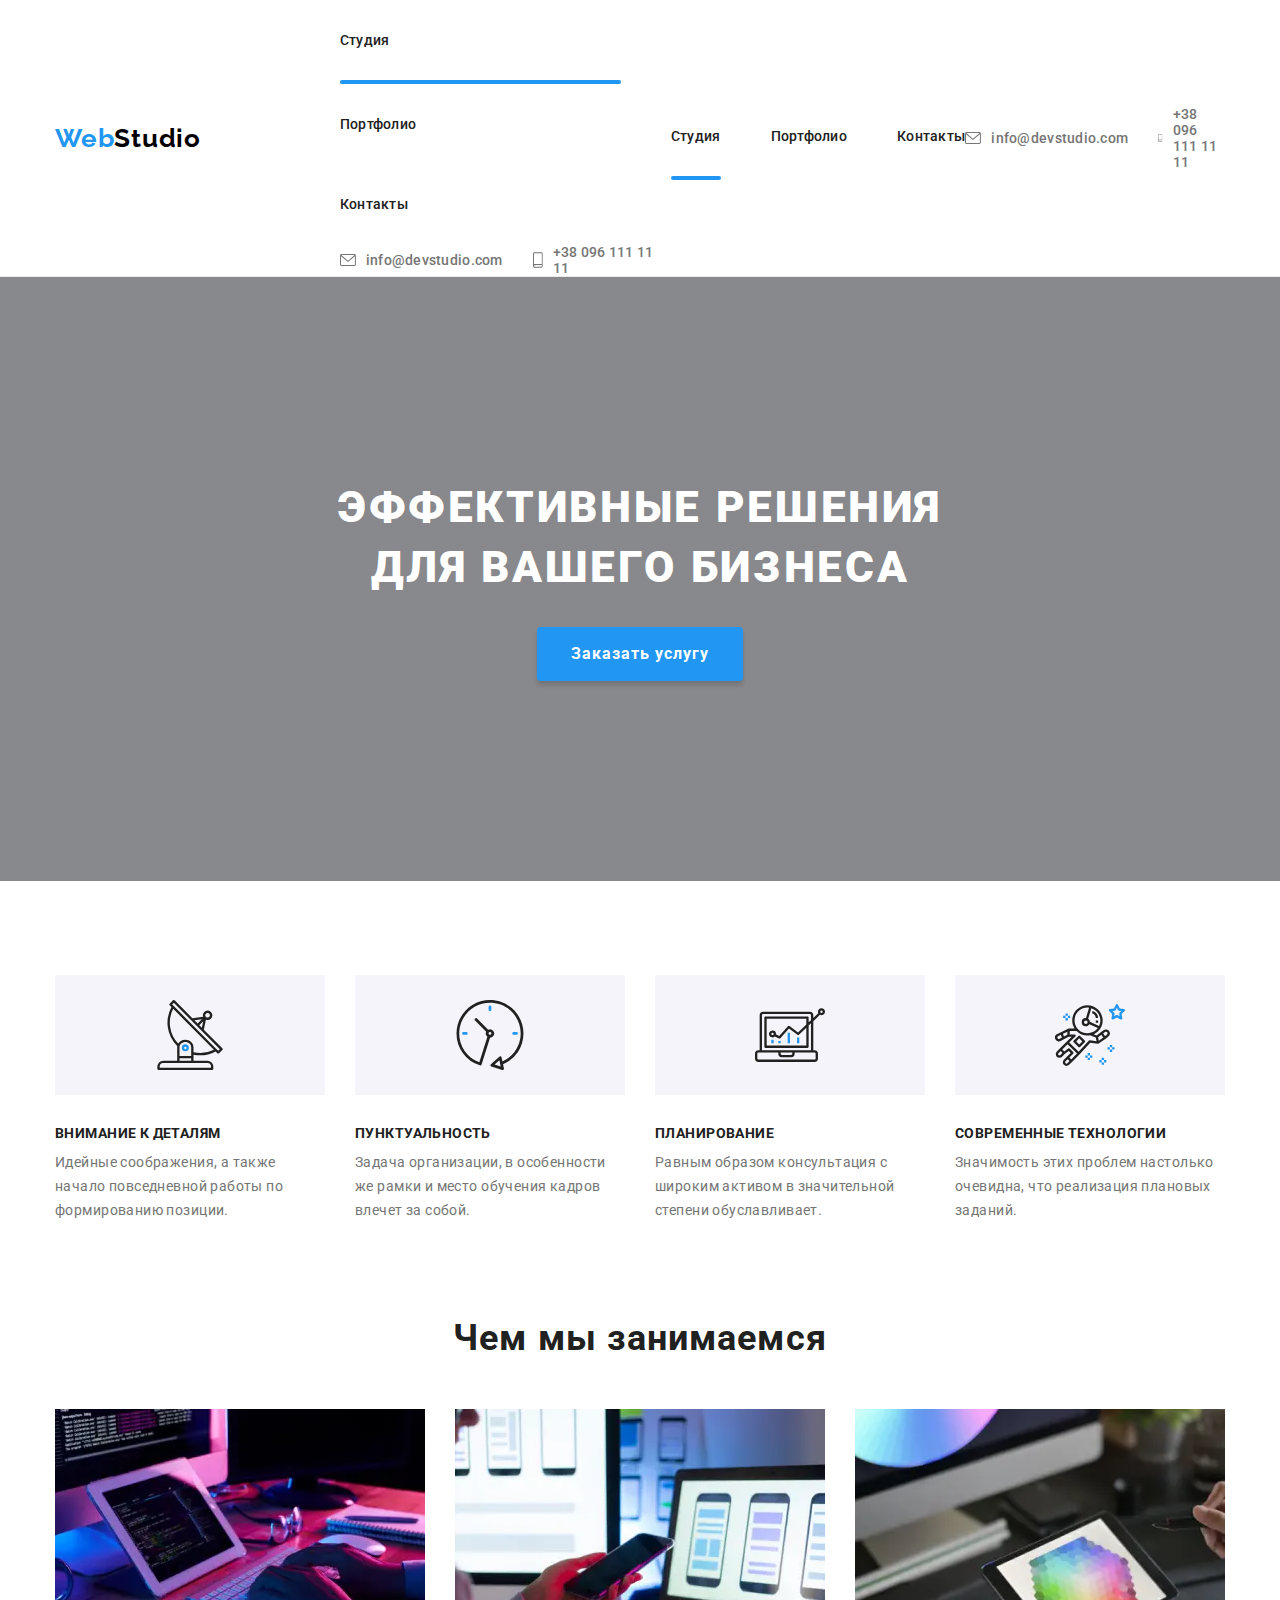
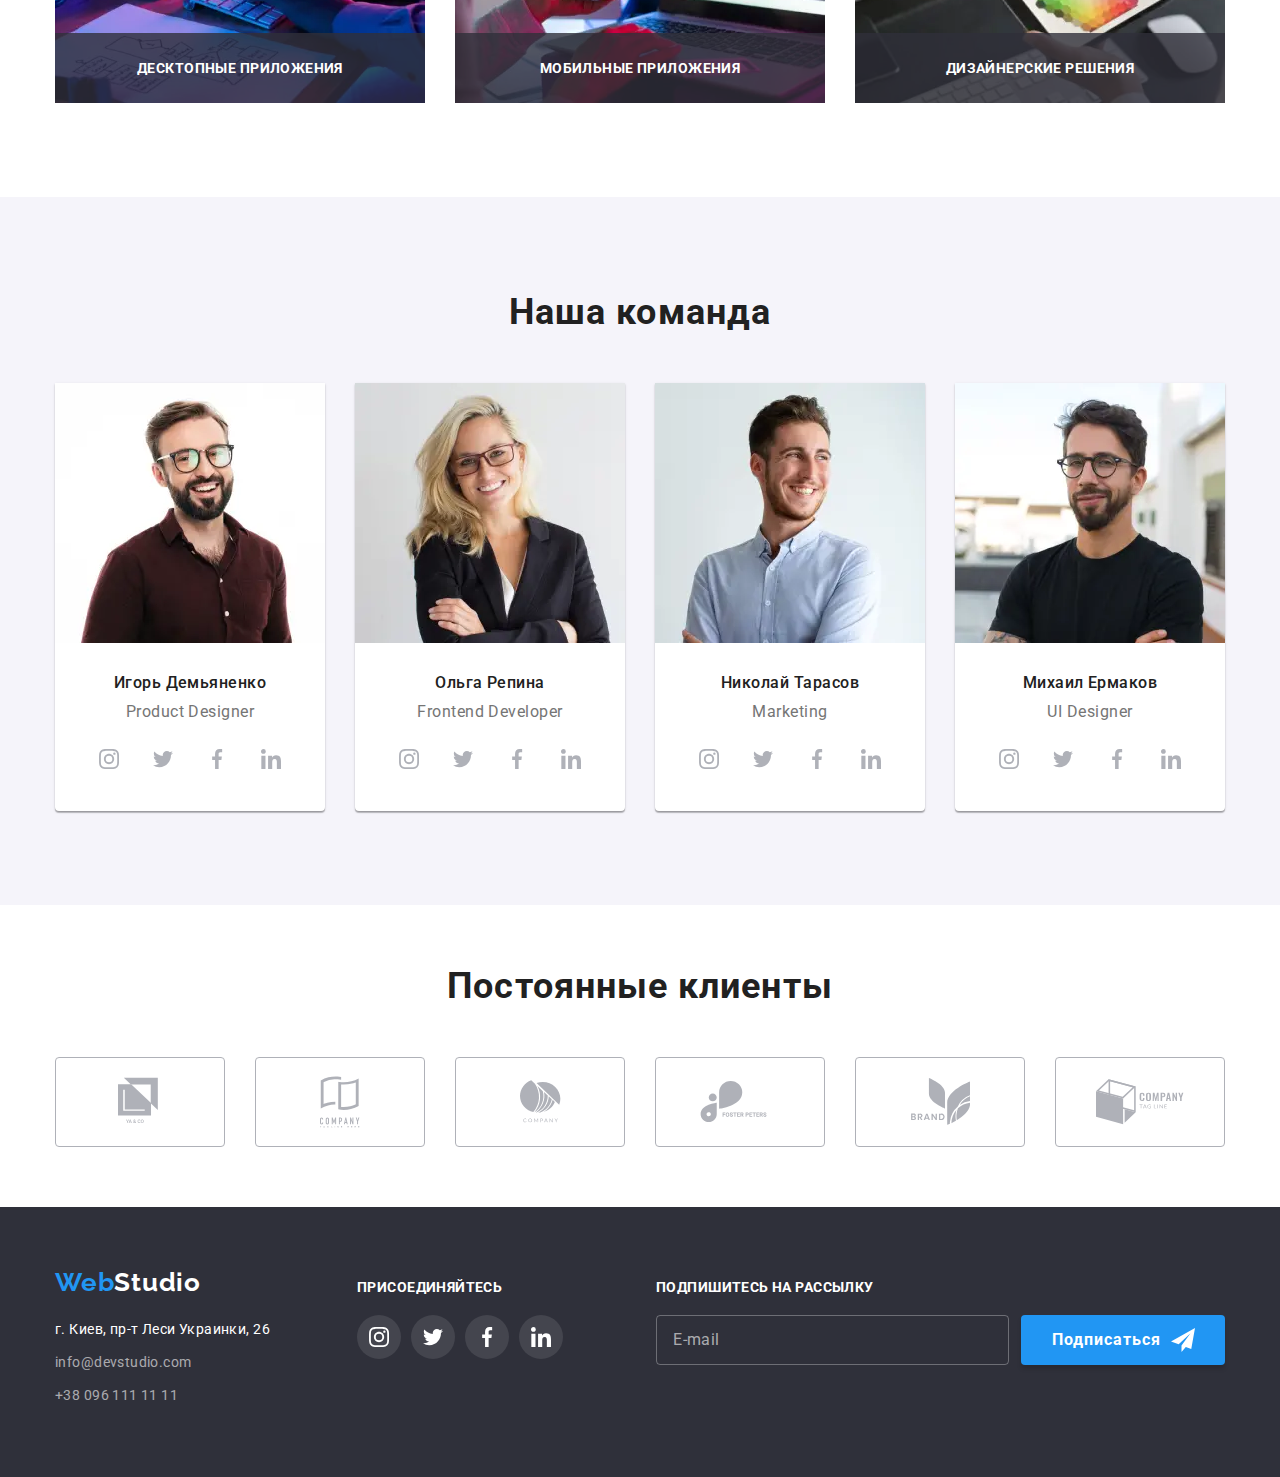
==== index.html @ 388f26c6 "not fixed" ====
<!DOCTYPE html>
<html lang="ru">
  <head>
    <meta charset="UTF-8" />
    <meta name="viewport" content="width=device-width, initial-scale=1.0" />
    <title>Web Studio</title>
    <link rel="stylesheet" href="https://cdnjs.cloudflare.com/ajax/libs/modern-normalize/1.0.0/modern-normalize.css" />
    <link
      href="https://fonts.googleapis.com/css2?family=Raleway:wght@700&family=Roboto:wght@400;500;700;900&display=swap"
      rel="stylesheet"
    />
    <link rel="stylesheet" href="./css/main.min.css" />
  </head>
  <body>
    <header class="header">
      <div class="container flexx-conteiner">
        <nav class="navigation">
          <a class="logo header-logo link" href="./index.html" aria-label="логотип вэб-студии"
            ><span class="logo-web">Web</span><span class="header-logo-studio">Studio</span></a
          >
          <button type="button" class="menu-buton"  data-menu-buton>
            <svg width="24" height="16" aria-label="переключатель мобильного меню">
              <use class="icon-menu" href="./svg/sprite.svg#menu-btn"></use>
            </svg>
            <svg width="18" height="18" aria-label="переключатель мобильного меню">
              <use class="icon-cross" href="./svg/sprite.svg#menu-close"></use>
            </svg>
          </button>

          <div class="mobile-menu" data-menu>
            
              <nav class="mobile-nav">
                <ul class="mobile-navigation-list list">
                  <li class="navigation-list-item">
                    <a class="navigation-link link" href="./index.html">Студия</a>
                    <div class="line"></div>
                  </li>
                  <li class="navigation-list-item">
                    <a class="navigation-link link" href="./portfolio.html">Портфолио</a>
                  </li>
                  <li class="navigation-list-item">
                    <a class="navigation-link link" href="">Контакты</a>
                  </li>
                </ul>
              </nav>
              <address class="mobile-address">
                <ul class="contact-list list contacts-flexx">
                  <li class="contact-list-item header-contact">
                    <a href="mailto:info@devstudio.com" class="contact-link link">
                      <svg width="16" height="12">
                        <use href="./svg/sprite.svg#envelope"></use>
                      </svg>
                      info@devstudio.com</a
                    >
                  </li>
                  <li class="contact-list-item header-contact">
                    <a href="tel:+380961111111" class="contact-link link">
                      <svg width="10" height="16">
                        <use href="./svg/sprite.svg#smartphone"></use>
                      </svg>
                      +38 096 111 11 11
                    </a>
                  </li>
                </ul>
              </address>
            
          </div>

          <ul class="navigation-list list">
            <li class="navigation-list-item">
              <a class="navigation-link link" href="./index.html">Студия</a>
              <div class="line"></div>
            </li>
            <li class="navigation-list-item">
              <a class="navigation-link link" href="./portfolio.html">Портфолио</a>
            </li>
            <li class="navigation-list-item">
              <a class="navigation-link link" href="">Контакты</a>
            </li>
          </ul>
        </nav>

        <address class="address">
          <ul class="contact-list list contacts-flexx">
            <li class="contact-list-item header-contact">
              <a href="mailto:info@devstudio.com" class="contact-link link">
                <svg width="16" height="12">
                  <use href="./svg/sprite.svg#envelope"></use>
                </svg>
                info@devstudio.com</a
              >
            </li>
            <li class="contact-list-item header-contact">
              <a href="tel:+380961111111" class="contact-link link">
                <svg width="10" height="16">
                  <use href="./svg/sprite.svg#smartphone"></use>
                </svg>
                +38 096 111 11 11
              </a>
            </li>
          </ul>
        </address>
      </div>
    </header>

    <main class="main">
      <!--EFFECTIVE SOLUTIONS-->
      <section class="hero">
        <div class="main-title-box">
          <h1 class="main-title">эффективные решения для вашего бизнеса</h1>
          <button class=" btn order-btn" type="button" data-modal-open>Заказать услугу</button>
        </div>
      </section>

      <!--ADVANTAGES-->
      <section class="advantages">
        <div class="container">
          <h2 class="visually-hidden">Advantages</h2>
          <ul class="advantages-list list">
            <li class="advantages-list-item">
              <h3 class="subtitle subtitle_light-theme">Внимание к деталям</h3>
              <p class="advantages-list-item-description">
                Идейные соображения, а также начало повседневной работы по формированию позиции.
              </p>
            </li>
            <li class="advantages-list-item">
              <h3 class="subtitle subtitle_light-theme">Пунктуальность</h3>
              <p class="advantages-list-item-description">
                Задача организации, в особенности же рамки и место обучения кадров влечет за собой.
              </p>
            </li>
            <li class="advantages-list-item">
              <h3 class="subtitle subtitle_light-theme">Планирование</h3>
              <p class="advantages-list-item-description">
                Равным образом консультация с широким активом в значительной степени обуславливает.
              </p>
            </li>
            <li class="advantages-list-item">
              <h3 class="subtitle subtitle_light-theme">Современные технологии</h3>
              <p class="advantages-list-item-description">
                Значимость этих проблем настолько очевидна, что реализация плановых заданий.
              </p>
            </li>
          </ul>
        </div>
      </section>

      <!--OUR WORK-->
      <section class="work">
        <div class="container">
          <h2 class="title">Чем мы занимаемся</h2>
          <ul class="work-list list">
            <li class="work-list-item">
              <picture>
                <source
                  srcset="
                    ./img/studio/desktop/box1-desktop-webp.webp 1x,
                    ./img/studio/desktop/box1-desktop@x2-webp.webp 2x
                  "
                  media="(min-width: 1200px)"
                  type="image/webp"
                />
                <source
                  srcset="
                    ./img/studio/desktop/box1-desktop.jpg 1x,
                    ./img/studio/desktop/box1-desktop@2x.jpg 2x
                  "
                  media="(min-width: 1200px)"
                />
                <img src="./img/studio/desktop/box1-desktop.jpg" alt=" руки печатают на клавиатуре перед монитором" />
              </picture>
              <div class="label">
                <p class="subtitle subtitle_dark-theme">Десктопные приложения</p>
              </div>
            </li>
            <li class="work-list-item">
              <picture>
                <source
                  srcset="
                    ./img//studio/desktop/box2-desktop-webp.webp 1x,
                    ./img//studio/desktop/box2-desktop@x2-webp.webp 2x
                  "
                  media="(min-width: 1200px)"
                  type="image/webp"
                />
                <source
                  srcset="
                    ./img//studio/desktop/box2-desktop.jpg 1x,
                    ./img//studio/desktop/box2-desktop@2x.jpg 2x
                  "
                  media="(min-width: 1200px)"
                />
                <img src="./img//studio/desktop/box2-desktop.jpg" alt="в одной руке смартфон, другая на тач-паде ноутбука" />
              </picture>
              <div class="label">
                <p class="subtitle subtitle_dark-theme">Мобильные приложения</p>
              </div>
            </li>
            <li class="work-list-item">
              <picture>
                <source
                  srcset="
                  ./img/studio/desktop/box3-desktop-webp.webp 1x,
                    ./img/studio/desktop/box3-desktop@x2-webp.webp 2x
                  "
                  media="(min-width: 1200px)"
                  type="image/webp"
                />
                <source
                  srcset="
                  ./img/studio/desktop/box3-desktop.jpg 1x,
                  ./img/studio/desktop/box3-desktop@2x.jpg 2x
                  "
                  media="(min-width: 1200px)"
                />
                <img src="./img/studio/desktop/box3-desktop.jpg" alt=" в одной руке планшет, во второй перо" />
              </picture>
              <div class="label">
                <p class="subtitle subtitle_dark-theme">Дизайнерские решения</p>
              </div>
            </li>
          </ul>
        </div>
      </section>

      <!--OUR TEAM-->
      <section class="team">
        <div class="container">
          <h2 class="title">Наша команда</h2>
          <ul class="team-list list">
            <li class="team-list-item">
              <picture>
                <source
                  srcset="
                  ./img/studio/desktop/img1-desktop-webp.webp 1x,
                    ./img/studio/desktop/img1-desktop@x2-webp.webp 2x
                  "
                  media="(min-width: 1200px)"
                  type="image/webp"
                />
                <source
                  srcset="
                  ./img/studio/desktop/img1-desktop.jpg 1x,
                    ./img/studio/desktop/img1-desktop@2x.jpg 2x
                  "
                  media="(min-width: 1200px)"
                />
                <source
                  srcset="
                  ./img/studio/tablet/img1-tablet-webp.webp 1x,
                    ./img/studio/tablet/img1-tablet@x2-webp.webp 2x
                  "
                  media="(min-width: 768px)"
                  type="image/webp"
                />
                <source
                  srcset="
                  ./img/studio/tablet/img1-tablet.jpg 1x,
                  ./img/studio/tablet/img1-tablet@2x.jpg 2x
                  "
                  media="(min-width: 768px)"
                />
                <source
                  srcset="
                  ./img/studio/mobile/img1-mobile-webp.webp 1x,
                  ./img/studio/mobile/img1-mobile@x2-webp.webp 2x
                  "
                  media="(min-width: 320px)"
                  type="image/webp"
                />
                <source
                  srcset="
                  ./img/studio/mobile/img1-mobile.jpg 1x,
                  ./img/studio/mobile/img1-mobile@2x.jpg 2x
                  "
                  media="(min-width: 320px)"
                />
                <img src="./img/studio/mobile/img1-mobile.jpg " alt="Игорь Демьяненко" />
              </picture>
              <div class="team-content">
                <h3 class="team-name">Игорь Демьяненко</h3>
                <p class="team-position" lang="en">Product Designer</p>
                <ul class="social-list list">
                  <li class="social-item">
                    <a href="" class="social-link link">
                      <svg>
                        <use href="./svg/sprite.svg#instagram"></use>
                      </svg>
                    </a>
                  </li>
                  <li class="social-item">
                    <a href="" class="social-link link">
                      <svg>
                        <use href="./svg/sprite.svg#twitter"></use>
                      </svg>
                    </a>
                  </li>
                  <li class="social-item">
                    <a href="" class="social-link link">
                      <svg>
                        <use href="./svg/sprite.svg#facebook"></use>
                      </svg>
                    </a>
                  </li>
                  <li class="social-item">
                    <a href="" class="social-link link">
                      <svg>
                        <use href="./svg/sprite.svg#linkidin"></use>
                      </svg>
                    </a>
                  </li>
                </ul>
              </div>
            </li>
            <li class="team-list-item">
              <picture>
                <source
                  srcset="
                  ./img/studio/desktop/img2-desktop-webp.webp 1x,
                    ./img/studio/desktop/img2-desktop@x2-webp.webp 2x
                  "
                  media="(min-width: 1200px)"
                  type="image/webp"
                />
                <source
                  srcset="
                  ./img/studio/desktop/img2-desktop.jpg 1x,
                  ./img/studio/desktop/img2-desktop@2x.jpg 2x
                  "
                  media="(min-width: 1200px)"
                />
                <source
                  srcset="
                  ./img/studio/tablet/img2-tablet-webp.webp 1x,
                    ./img/studio/tablet/img2-tablet@x2-webp.webp 2x
                  "
                  media="(min-width: 768px)"
                  type="image/webp"
                />
                <source
                  srcset="
                  ./img/studio/tablet/img2-tablet.jpg 1x,
                    ./img/studio/tablet/img2-tablet@2x.jpg 2x
                  "
                  media="(min-width: 768px)"
                />
                <source
                  srcset="
                  ./img/studio/mobile/img2-mobile-webp.webp 1x,
                    ./img/studio/mobile/img2-mobile@x2-webp.webp 2x
                  "
                  media="(min-width: 320px)"
                  type="image/webp"
                />
                <source
                  srcset="
                  ./img/studio/mobile/img2-mobile.jpg 1x,
                  ./img/studio/mobile/img2-mobile@2x.jpg 2x
                  "
                  media="(min-width: 320px)"
                />
                <img src="./img/studio/mobile/img2-mobile.jpg" alt="Ольга Репина" />
              </picture>
              <div class="team-content">
                <h3 class="team-name">Ольга Репина</h3>
                <p class="team-position" lang="en">Frontend Developer</p>
                <ul class="social-list list">
                  <li class="social-item">
                    <a href="" class="social-link link">
                      <svg>
                        <use href="./svg/sprite.svg#instagram"></use>
                      </svg>
                    </a>
                  </li>
                  <li class="social-item">
                    <a href="" class="social-link link">
                      <svg>
                        <use href="./svg/sprite.svg#twitter"></use>
                      </svg>
                    </a>
                  </li>
                  <li class="social-item">
                    <a href="" class="social-link link">
                      <svg>
                        <use href="./svg/sprite.svg#facebook"></use>
                      </svg>
                    </a>
                  </li>
                  <li class="social-item">
                    <a href="" class="social-link link">
                      <svg>
                        <use href="./svg/sprite.svg#linkidin"></use>
                      </svg>
                    </a>
                  </li>
                </ul>
              </div>
            </li>
            <li class="team-list-item">
              <picture>
                <source
                  srcset="
                  ./img/studio/desktop/img3-desktop-webp.webp 1x,
                    ./img/studio/desktop/img3-desktop@x2-webp.webp 2x
                  "
                  media="(min-width: 1200px)"
                  type="image/webp"
                />
                <source
                  srcset="
                  ./img/studio/desktop/img3-desktop.jpg 1x,
                  ./img/studio/desktop/img3-desktop@2x.jpg 2x
                  "
                  media="(min-width: 1200px)"
                />
                <source
                  srcset="
                  ./img/studio/tablet/img3-tablet-webp.webp 1x,
                    ./img/studio/tablet/img3-tablet@x2-webp.webp 2x
                  "
                  media="(min-width: 768px)"
                  type="image/webp"
                />
                <source
                  srcset="
                  ./img/studio/tablet/img3-tablet.jpg 1x,
                  ./img/studio/tablet/img3-tablet@2x.jpg 2x
                  "
                  media="(min-width: 768px)"
                />
                <source
                  srcset="
                  ./img/studio/mobile/img3-mobile-webp.webp 1x,
                    ./img/studio/mobile/img3-mobile@x2-webp.webp 2x
                  "
                  media="(min-width: 320px)"
                  type="image/webp"
                />
                <source
                  srcset="
                  ./img/studio/mobile/img3-mobile.jpg 1x,
                    ./img/studio/mobile/img3-mobile.jpg 2x
                  "
                  media="(min-width: 320px)"
                />
                <img src="./img/studio/mobile/img3-mobile.jpg " alt="Николай Тарасов" />
              </picture>
              <div class="team-content">
                <h3 class="team-name">Николай Тарасов</h3>
                <p class="team-position" lang="en">Marketing</p>
                <ul class="social-list list">
                  <li class="social-item">
                    <a href="" class="social-link link">
                      <svg>
                        <use href="./svg/sprite.svg#instagram"></use>
                      </svg>
                    </a>
                  </li>
                  <li class="social-item">
                    <a href="" class="social-link link">
                      <svg>
                        <use href="./svg/sprite.svg#twitter"></use>
                      </svg>
                    </a>
                  </li>
                  <li class="social-item">
                    <a href="" class="social-link link">
                      <svg>
                        <use href="./svg/sprite.svg#facebook"></use>
                      </svg>
                    </a>
                  </li>
                  <li class="social-item">
                    <a href="" class="social-link link">
                      <svg>
                        <use href="./svg/sprite.svg#linkidin"></use>
                      </svg>
                    </a>
                  </li>
                </ul>
              </div>
            </li>
            <li class="team-list-item">
              <picture>
                <source
                  srcset="
                  ./img/studio/desktop/img4-desktop-webp.webp 1x,
                    ./img/studio/desktop/img4-desktop@x2-webp.webp 2x
                  "
                  media="(min-width: 1200px)"
                  type="image/webp"
                />
                <source
                  srcset="
                  ./img/studio/desktop/img4-desktop.jpg 1x,
                    ./img/studio/desktop/img4-desktop@2x.jpg 2x
                  "
                  media="(min-width: 1200px)"
                />
                <source
                  srcset="
                  ./img/studio/tablet/img4-tablet-webp.webp 1x,
                    ./img/studio/tablet/img4-tablet@x2-webp.webp 2x
                  "
                  media="(min-width: 768px)"
                  type="image/webp"
                />
                <source
                  srcset="
                  ./img/studio/tablet/img4-tablet.jpg 1x,
                  ./img/studio/tablet/img4-tablet2x.jpg 2x
                  "
                  media="(min-width: 768px)"
                />
                <source
                  srcset="
                  ./img/studio/mobile/img4-mobile-webp.webp 1x,
                    ./img/studio/mobile/img4-mobile@x2-webp.webp 2x
                  "
                  media="(min-width: 320px)"
                  type="image/webp"
                />
                <source
                  srcset="
                  ./img/studio/mobile/img4-mobile.jpg 1x,
                  ./img/studio/mobile/img4-mobile@x2x.jpg 2x
                  "
                  media="(min-width: 320px)"
                />
                <img src="./img/studio/mobile/img4-mobile.jpg " alt="Михаил Ермаков" />
              </picture>
              <div class="team-content">
                <h3 class="team-name">Михаил Ермаков</h3>
                <p class="team-position" lang="en">UI Designer</p>
                <ul class="social-list list">
                  <li class="social-item">
                    <a href="" class="social-link link">
                      <svg>
                        <use href="./svg/sprite.svg#instagram"></use>
                      </svg>
                    </a>
                  </li>
                  <li class="social-item">
                    <a href="" class="social-link link">
                      <svg>
                        <use href="./svg/sprite.svg#twitter"></use>
                      </svg>
                    </a>
                  </li>
                  <li class="social-item">
                    <a href="" class="social-link link">
                      <svg>
                        <use href="./svg/sprite.svg#facebook"></use>
                      </svg>
                    </a>
                  </li>
                  <li class="social-item">
                    <a href="" class="social-link link">
                      <svg>
                        <use href="./svg/sprite.svg#linkidin"></use>
                      </svg>
                    </a>
                  </li>
                </ul>
              </div>
            </li>
          </ul>
        </div>
      </section>
      <!--Clients-->
      <section class="clients">
        <div class="container">
          <h2 class="title">Постоянные клиенты</h2>
          
            <ul class="clients-list list">
              <li class="clients-list-item">
                <a href="" class="clients-link link">
                  <svg width="44" height="50">
                    <use href="./svg/sprite.svg#client-logo1"></use>
                  </svg>
                </a>
              </li>
              <li class="clients-list-item">
                <a href="" class="clients-link link">
                  <svg width="40" height="52">
                    <use href="./svg/sprite.svg#client-logo2"></use>
                  </svg>
                </a>
              </li>
              <li class="clients-list-item">
                <a href="" class="clients-link link">
                  <svg width="41" height="43">
                    <use href="./svg/sprite.svg#client-logo3"></use>
                  </svg>
                </a>
              </li>
              <li class="clients-list-item">
                <a href="" class="clients-link link">
                  <svg width="80" height="42">
                    <use href="./svg/sprite.svg#client-logo4"></use>
                  </svg>
                </a>
              </li>
              <li class="clients-list-item">
                <a href="" class="clients-link link">
                  <svg width="59" height="47">
                    <use href="./svg/sprite.svg#client-logo5"></use>
                  </svg>
                </a>
              </li>
              <li class="clients-list-item">
                <a href="" class="clients-link link">
                  <svg width="88" height="46">
                    <use href="./svg/sprite.svg#client-logo6"></use>
                  </svg>
                </a>
              </li>
            </ul>
          
        </div>
      </section>
    </main>

    <footer class="footer">
      <div class="container">
        <div class="tablet-container">

          <div class="footer-info">
            <a class="logo footer-logo link" href="./index.html" aria-label="логотип вэб-студии"
              ><span class="logo-web">Web</span><span class="footer-logo-studio">Studio</span></a
            >
            <address class="address footer-address">
              <ul class="contact-list list">
                <li class="contact-list-item footer-contact">
                  <a class="link location" href="https://goo.gl/maps/aFKf9Q2qraXxwTez7" target="_blank"
                    >г. Киев, пр-т Леси Украинки, 26</a
                  >
                </li>
                <li class="contact-list-item footer-contact">
                  <a class="link mail" href="mailto:info@devstudio.com">info@devstudio.com</a>
                </li>
                <li class="contact-list-item footer-contact">
                  <a class="link phone" href="tel:+380961111111">+38 096 111 11 11</a>
                </li>
              </ul>
            </address>
          </div>
          <div class="footer-social-links">
            <h3 class="subtitle subtitle_dark-theme footer-subtitle">присоединяйтесь</h3>
            <ul class="social-list list">
              <li class="social-item">
                <a href="" class="social-link link">
                  <svg class="social-link-svg">
                    <use href="./svg/sprite.svg#instagram" width="20px" height="20px"></use>
                  </svg>
                </a>
              </li>
              <li class="social-item">
                <a href="" class="social-link link">
                  <svg class="social-link-svg">
                    <use href="./svg/sprite.svg#twitter" width="20px" height="20px"></use>
                  </svg>
                </a>
              </li>
              <li class="social-item">
                <a href="" class="social-link link">
                  <svg class="social-link-svg">
                    <use href="./svg/sprite.svg#facebook" width="20px" height="20px"></use>
                  </svg>
                </a>
              </li>
              <li class="social-item">
                <a href="" class="social-link link">
                  <svg class="social-link-svg">
                    <use href="./svg/sprite.svg#linkidin" width="20px" height="20px"></use>
                  </svg>
                </a>
              </li>
            </ul>
          </div>
        </div>
        <div class="footer-form-wrap">
          <h3 class="subtitle subtitle_dark-theme footer-subtitle">Подпишитесь на рассылку</h3>
          <form action="#" method="GET" class="footer-form">
            <input type="email" class="footer-input" name="user-email" id="user-email" placeholder="E-mail">
            <button type="submit" class="btn submit-btn">
              <span>Подписаться</span>
              <svg>
                <use href="./svg/sprite.svg#icon-send"></use>
              </svg>
            </button>
          </form>
        </div>
      </div>
    </footer>
    <div class="backdrop is-hidden" data-modal>
      
      <div class="modal-window">
        
          <button class="btn close-btn" type="button" data-modal-close>
            <svg width="18" height="18">
              <use href="./svg/sprite.svg#close-btn"></use>
            </svg>
          </button>
          <h3 class="modal-title">Оставьте свои данные, мы вам перезвоним</h3>
          <form action="#" method="get">
            <ul class="modal-form list">
              <li class="form-item">
                <label for="user-name" class="label-text">имя</label>
                <div class="input-wrapper">
                  <input type="text" name="user-name" id="user-name" class="input">
                  <svg>
                    <use href="./svg/sprite.svg#person"></use>
                  </svg>

                </div>
              </li>
              <li class="form-item">
                <label for="user-phone" class="label-text">телефон</label>
                <div class="input-wrapper">
                  <input type="tel" name="user-phone" id="user-phone" class="input">
                  <svg>
                    <use href="./svg/sprite.svg#phone"></use>
                  </svg>

                </div>
              </li>
              <li class="form-item">
                <label for="user-mail" class="label-text">почта</label>
                <div class="input-wrapper">
                  <input type="email" name="user-mail" id="user-mail" class="input">
                  <svg>
                    <use href="./svg/sprite.svg#email"></use>
                  </svg>
                </div>
              </li>
              <li class="form-item">
                <label for="comment" class="label-text">комментарий</label>
                <textarea class="textarea" name="comment" id="comment"  placeholder="Введите текст"></textarea>
              </li>
              
            </ul>
            <div class="checkbox-wrap">
              
              
              <label for="policy-chbx" class="policy">
                <input class="checkbox visually-hidden" type="checkbox" name="policy-chbx" id="policy-chbx">
                <span class="checkbox-modified"></span>
                Соглашаюсь с рассылкой и принимаю<pre> </pre><a href="http://" target="_blank" rel="noopener noreferrer" class="policy-link link">Условия договора</a></label>
            </div>
            
            <button type="submit" class="btn submit-btn">Отправить</button>
            
            
          </form>
        
      </div>
    </div>
    <script src="./js/mobile-menu.js"></script>
    <script src="./js/modal.js"></script>
  </body>
</html>
---- css/main.min.css ----
.visually-hidden{position:absolute !important;clip:rect(1px 1px 1px 1px);clip:rect(1px, 1px, 1px, 1px);padding:0 !important;border:0 !important;height:1px !important;width:1px !important;overflow:hidden}*,*::before,*::after{margin:0;padding:0}.list{list-style-type:none}.link{text-decoration:none}address{font-style:normal}img{display:block}body{font-family:"Roboto",sans-serif;font-style:normal}.link{transition-property:background-color, color, fill, box-shadow;transition-duration:250ms;transition-timing-function:cubic-bezier(0.4, 0, 0.2, 1)}svg{transition-property:background-color, color, fill;transition-duration:250ms;transition-timing-function:cubic-bezier(0.4, 0, 0.2, 1)}.btn{transition-property:all;transition-duration:250ms;transition-timing-function:cubic-bezier(0.4, 0, 0.2, 1)}link:hover{cursor:pointer}.btn:hover{cursor:pointer}.container{padding:0 15px}@media screen and (min-width: 480px){.container{width:480px;margin-left:auto;margin-right:auto}}@media screen and (min-width: 768px){.container{width:768px}}@media screen and (min-width: 1200px){.container{width:1200px}}.flexx-conteiner{display:flex;align-items:center;justify-content:space-between}.main-title{font-weight:900;font-size:26px;line-height:1.62;letter-spacing:0.06em;text-transform:uppercase;color:#ffffff;margin-bottom:30px}@media screen and (min-width: 1200px){.main-title{font-size:44px;line-height:1.364}}.title{font-weight:700;font-size:28px;line-height:1.179;text-align:center;letter-spacing:0.03em;color:#212121}@media screen and (min-width: 1200px){.title{font-size:36px;line-height:1.167}}.subtitle{font-weight:700;font-size:14px;line-height:1.143;letter-spacing:0.03em;text-transform:uppercase}.subtitle_dark-theme{color:#ffffff}.subtitle_light-theme{color:#212121}@media screen and (max-width: 1200px){.subtitle{text-align:center}}.header{border-bottom:1px solid #ececec;min-height:60px}@media screen and (max-width: 767px){.header .address{display:none}}.logo{font-family:"Raleway",sans-serif;font-weight:700;font-size:24px;line-height:1.167;letter-spacing:0.03em;text-transform:capitalize}.logo-web{color:#2196f3}@media screen and (min-width: 1200px){.logo{font-size:26px;line-height:1.192}}.header-logo-studio{color:#000000}@media screen and (min-width: 1200px){.header-logo{margin-right:93px}}.footer-logo-studio{color:#ffffff}@media screen and (min-width: 1200px){.footer-logo{margin-right:86px}}.navigation{width:100%;display:flex;align-items:center;justify-content:space-between}@media screen and (max-width: 767px){.navigation{justify-content:space-between}}@media screen and (max-width: 767px){.navigation-list{display:none}}@media screen and (min-width: 768px){.navigation-list{display:flex}}.navigation-list-item{position:relative}@media screen and (max-width: 767px){.navigation-list-item{margin-bottom:40px}}@media screen and (min-width: 768px){.navigation-list-item{margin-right:50px}}.line{height:4px;width:100%;background-color:#2196f3;border-radius:2px;bottom:0}.navigation-list-item:last-child{margin-right:0}.navigation-link{font-weight:500;font-size:18px;line-height:1.167;letter-spacing:0.02em;color:#212121;display:inline-block;padding-bottom:12px}@media screen and (min-width: 768px){.navigation-link{font-size:14px;line-height:1.143;padding-top:32px;padding-bottom:32px}}.navigation-link:active,.navigation-link:hover,.navigation-link:focus{color:#2196f3}@media screen and (min-width: 1200px){.contacts-flexx{display:flex;align-items:center}}@media screen and (max-width: 767px){.header-contact{margin-bottom:16px}}@media screen and (min-width: 768px) and (max-width: 1199px){.header-contact{margin-bottom:10px}}@media screen and (min-width: 1200px){.header-contact{margin-right:30px;display:flex}}.header-contact:last-child{margin-bottom:0;margin-right:0}.contact-link{font-weight:500;font-size:18px;line-height:1.167;letter-spacing:0.02em;color:#757575;display:flex;align-items:center}@media screen and (min-width: 768px){.contact-link{font-size:14px;line-height:1.143}}.contact-link svg{margin-right:10px;fill:currentColor;fill:#757575}.contact-link:hover svg,.contact-link:focus svg{fill:#2196f3}.contact-link:hover,.contact-link:focus{color:#2196f3}.hero{background-color:#c4c4c4;background-repeat:no-repeat;background-size:cover}.hero .main-title-box{text-align:center;padding-top:118px;padding-bottom:118px;max-width:360px;margin-left:auto;margin-right:auto}@media screen and (min-width: 1200px){.hero .main-title-box{padding-top:200px;padding-bottom:200px;max-width:696px}}@media screen and (min-device-pixel-ratio: 2) and (max-width: 767px), screen and (min-resolution: 192dpi) and (max-width: 767px), screen and (min-resolution: 2dppx) and (max-width: 767px){.hero{background-image:linear-gradient(rgba(47,48,58,0.4), rgba(47,48,58,0.4)),url(../img/sudio/mobile/hero-bg-mobile@2x.jpg)}}@media screen and (min-width: 320px) and (max-width: 767px){.hero{background-image:linear-gradient(rgba(47,48,58,0.4), rgba(47,48,58,0.4)),url(../img/sudio/mobile/hero-bg-mobile.jpg)}}@media screen and (min-device-pixel-ratio: 2) and (max-width: 1199px), screen and (min-resolution: 192dpi) and (max-width: 1199px), screen and (min-resolution: 2dppx) and (max-width: 1199px){.hero{background-image:linear-gradient(rgba(47,48,58,0.4), rgba(47,48,58,0.4)),url(../img/sudio/tablet/hero-bg-tablet@2x.jpg)}}@media screen and (min-width: 768px) and (max-width: 1199px){.hero{background-image:linear-gradient(rgba(47,48,58,0.4), rgba(47,48,58,0.4)),url(../img/sudio/tablet/hero-bg-tablet.jpg)}}@media screen and (min-device-pixel-ratio: 2) and (min-width: 1200px), screen and (min-resolution: 192dpi) and (min-width: 1200px), screen and (min-resolution: 2dppx) and (min-width: 1200px){.hero{background-image:linear-gradient(rgba(47,48,58,0.4), rgba(47,48,58,0.4)),url(../img/sudio/desktop/hero-bg-desktop@2x.jpg)}}@media screen and (min-width: 1200px){.hero{background-image:linear-gradient(rgba(47,48,58,0.4), rgba(47,48,58,0.4)),url(../img/sudio/desktop/hero-bg-desktop.jpg)}}.order-btn{font-weight:700;font-size:16px;line-height:1.875;text-align:center;letter-spacing:0.06em;color:#ffffff;background:#2196f3;box-shadow:0px 4px 4px rgba(0,0,0,0.15);border-radius:4px;border-color:transparent;padding:10px 32px 10px 32px}.order-btn:hover,.order-btn:focus{background:#188ce8}.submit-btn{font-weight:700;font-size:16px;line-height:1.87;letter-spacing:0.06em;color:#ffffff;padding:0 55px 0 56px;height:50px;background-color:#2196f3;box-shadow:0px 4px 4px rgba(0,0,0,0.15);border-radius:4px;border-color:transparent}.submit-btn:hover,.submit-btn:focus{background-color:#188ce8}.menu-buton{padding:0;display:block;background-color:transparent;border:none}.menu-buton .svg{fill:#000000}.advantages{padding:60px 0}@media screen and (min-width: 768px){.advantages-list{display:flex;flex-wrap:wrap}}@media screen and (min-width: 1200px){.advantages-list{flex-wrap:nowrap}}@media screen and (min-width: 1200px){.advantages{padding:94px 0}}.advantages-list-item::before{content:"";display:block;width:100%;height:120px;background-color:#f5f4fa;margin-bottom:30px;background-repeat:no-repeat;background-position:center}.advantages-list-item:nth-child(1)::before{background-image:url(../img/studio/decor/antenna.svg)}.advantages-list-item:nth-child(2)::before{background-image:url(../img/studio/decor/clock.svg)}.advantages-list-item:nth-child(3)::before{background-image:url(../img/studio/decor/diagram.svg)}.advantages-list-item:nth-child(4)::before{background-image:url(../img/studio/decor/astronaut.svg)}.advantages-list-item .subtitle{margin-bottom:10px}@media screen and (max-width: 1199px){.advantages-list-item .subtitle{text-align:center}}.advantages-list-item-description{font-weight:400;font-size:14px;line-height:1.714;letter-spacing:0.03em;color:#757575}@media screen and (min-width: 768px) and (max-width: 1199px){.advantages-list-item:nth-child(odd){margin-right:30px}}@media screen and (min-width: 768px){.advantages-list-item{width:354px}}@media screen and (max-width: 1199px){.advantages-list-item{margin-bottom:30px}}@media screen and (min-width: 1200px){.advantages-list-item{margin-right:30px;width:calc((100%-30px * 3) / 4)}.advantages-list-item:last-child{margin-right:0}}@media screen and (max-width: 1199px){.work{display:none}}@media screen and (min-width: 1200px){.work{padding-bottom:94px}.work-list{display:flex;justify-content:space-between;margin-top:50px}.work-list-item{position:relative}.label{display:flex;align-items:center;justify-content:center;height:70px;width:100%;background-color:rgba(47,48,58,0.8);position:absolute;z-index:1;bottom:0}}.team{padding:60px 0;background:#f5f4fa}.team-list-item{background:#ffffff;box-shadow:0px 1px 3px rgba(0,0,0,0.12),0px 1px 1px rgba(0,0,0,0.14),0px 2px 1px rgba(0,0,0,0.2);border-radius:0px 0px 4px 4px}@media screen and (max-width: 1199px){.team-list-item{margin-top:30px}}@media screen and (max-width: 768px){.team-list-item:last-child{margin-top:60px}}@media screen and (min-width: 768px) and (max-width: 1199px){.team-list-item:last-child{margin-top:30px}}.team-content{padding:30px 0 24px 0}@media screen and (min-width: 1200px){.team-content{padding:30px 0}}.team-name,.team-position{font-size:16px;line-height:1.1875;text-align:center;letter-spacing:0.03em}.team-name{font-weight:500;color:#212121}.team-position{font-weight:400;color:#757575;padding-top:10px}@media screen and (min-width: 768px){.team-list{display:flex;justify-content:space-between}}@media screen and (min-width: 768px) and (max-width: 1199px){.team-list{flex-wrap:wrap}}@media screen and (min-width: 1200px){.team-list{margin-top:50px}}@media screen and (min-width: 1200px){.team{padding:94px 0}}.social-list{display:flex;justify-content:center;margin-top:16px}.social-item:not(:last-child){margin-right:10px}.social-link{width:44px;height:44px;border-radius:50%;display:flex;justify-content:center;align-items:center}.social-link svg{width:20px;height:20px;fill:#afb1b8}.social-link:hover,.social-link:focus{background-color:#2196f3}.social-link:hover svg,.social-link:focus svg{fill:#ffffff}.clients{padding-top:60px;padding-bottom:60px}.clients-list{display:flex;flex-wrap:wrap;justify-content:center}@media screen and (min-width: 450px){.clients-list{justify-content:space-between}}@media screen and (min-width: 1200px){.clients-list{flex-wrap:nowrap;margin-top:50px}}.clients-list-item{margin-top:30px}@media screen and (min-width: 480px) and (max-width: 767px){.clients-list-item{margin-right:30px}.clients-list-item:nth-child(even){margin-right:0}}@media screen and (min-width: 768px) and (max-width: 1199px){.clients-list-item:nth-child(3n){margin-right:0}}@media screen and (min-width: 1200px){.clients-list-item{margin-top:0}}.clients-link{display:flex;justify-content:center;align-items:center;border:1px solid #afb1b8;box-sizing:border-box;border-radius:4px;height:90px;width:210px}.clients-link svg{fill:#afb1b8}.clients-link:hover,.clients-link:focus{border-color:#2196f3}.clients-link:hover svg,.clients-link:focus svg{fill:#2196f3}@media screen and (min-width: 480px){.clients-link{width:210px}}@media screen and (min-width: 768px){.clients-link{width:226px}}@media screen and (min-width: 1200px){.clients-link{width:170px}}.footer{background-color:#2f303a;padding-top:60px;padding-bottom:60px}@media screen and (max-width: 1199px){.footer{text-align:center}}.footer-address{margin-top:20px}.footer-contact{margin-bottom:8px}@media screen and (min-width: 1200px){.footer-contact{margin-bottom:9px}}.footer-contact:last-child{margin-top:0}.footer .location{font-weight:400;font-size:14px;line-height:1.714;letter-spacing:0.03em;color:#ffffff}.footer .mail{font-weight:400;font-size:14px;line-height:1.714;letter-spacing:0.03em;color:rgba(255,255,255,0.6)}.footer .phone{font-weight:400;font-size:14px;line-height:1.714;letter-spacing:0.03em;color:rgba(255,255,255,0.6)}@media screen and (max-width: 767px){.footer-social-links{margin-top:60px}}@media screen and (min-width: 768px) and (max-width: 1199px){.footer-social-links{padding-top:5px}}@media screen and (min-width: 1200px){.footer-social-links{padding-top:12px;margin-left:70px}}.footer-subtitle{margin-bottom:20px}@media screen and (min-width: 1200px){.footer-subtitle{text-align-last:left}}.footer .social-list{margin-top:0}.footer .social-link{background-color:rgba(255,255,255,0.1)}.footer .social-link:hover,.footer .social-link:focus{background-color:#2196f3}.footer .social-link svg{fill:#ffffff}.footer-form-wrap{width:450px}@media screen and (max-width: 1199px){.footer-form-wrap{margin:60px auto 0 auto}}@media screen and (min-width: 1200px){.footer-form-wrap{margin-left:93px;padding-top:12px;width:100%}}@media screen and (max-width: 1199px){.footer-form{text-align:center}}@media screen and (min-width: 1200px){.footer-form{display:flex;align-items:center}}.footer-input{width:100%;height:50px;border:1px solid rgba(255,255,255,0.3);border-radius:4px;padding-left:16px;padding-top:15px;padding-bottom:15px;background-color:transparent;color:#ffffff;font-size:16px;line-height:1.25;letter-spacing:0.03em}.footer-input::placeholder{color:rgba(255,255,255,0.6)}.footer .submit-btn{display:flex;align-items:center;padding:10px 28px 10px 29px;margin-left:12px}@media screen and (max-width: 1199px){.footer .submit-btn{margin:20px auto 0 auto}}.footer .submit-btn svg{width:24px;height:24px;fill:#ffffff;margin-left:10px}@media screen and (min-width: 768px){.footer .tablet-container{display:flex;justify-content:space-around}}@media screen and (min-width: 1200px){.footer .container{display:flex}}.backdrop{position:fixed;top:0;left:0;width:100%;height:100%;background-color:rgba(0,0,0,0.2);opacity:1;scale:1;visibility:visible;transition:opacity 250ms cubic-bezier(0.4, 0, 0.2, 1),visibility 250ms cubic-bezier(0.4, 0, 0.2, 1),scale 250ms cubic-bezier(0.4, 0, 0.2, 1)}.is-hidden{position:fixed;top:0;left:0;width:100%;height:100%;background-color:rgba(0,0,0,0.2);opacity:0;scale:0;visibility:hidden;pointer-events:none;transition-delay:250ms;transition-timing-function:cubic-bezier(0.4, 0, 0.2, 1)}.modal-window{position:absolute;top:50%;left:50%;transform:translate(-50%, -50%) scale(1);width:528px;height:581px;background:#ffffff;box-shadow:0px 1px 3px rgba(0,0,0,0.12),0px 1px 1px rgba(0,0,0,0.14),0px 2px 1px rgba(0,0,0,0.2);border-radius:4px;overflow:hidden;transition-delay:250ms;transition-timing-function:cubic-bezier(0.4, 0, 0.2, 1);position:relative;padding:40px;text-align:center}.modal-window .close-btn{position:absolute;z-index:3;left:490px;top:8px;width:30px;height:30px;background:#ffffff;border:1px solid rgba(0,0,0,0.1);border-radius:50%;display:flex;justify-content:center;align-items:center}.modal-window .close-btn:hover svg,.modal-window .close-btn:focus svg{fill:#2196f3}.modal-window .modal-title{font-weight:700;font-size:20px;line-height:1.15;letter-spacing:0.03em;margin-bottom:12px;color:#212121}.modal-form{text-align:left;margin-bottom:20px}.form-item{display:flex;flex-direction:column;margin-bottom:10px}.form-item:last-child{margin-bottom:0}.label-text{font-size:12px;line-height:1.167;letter-spacing:0.01em;text-transform:capitalize;color:#757575;margin-bottom:4px}.input-wrapper{position:relative;display:flex;align-items:center}.input-wrapper svg{position:absolute;height:18px;width:18px;left:12px;transition-delay:250ms;transition-timing-function:cubic-bezier(0.4, 0, 0.2, 1)}.input{height:40px;width:100%;padding-left:42px;border:1px solid rgba(33,33,33,0.2);border-radius:4px;outline:none;transition-delay:250ms;transition-timing-function:cubic-bezier(0.4, 0, 0.2, 1);font-size:14px;line-height:1.143;letter-spacing:0.01em}.input:focus+svg,.input:active+svg{fill:#2196f3}.input:focus,.input:active{border-color:#2196f3}.textarea{resize:none;height:120px;padding-left:16px;padding-top:12px;padding-bottom:12px;border:1px solid rgba(33,33,33,0.2);border-radius:4px;outline:none;transition-delay:250ms;transition-timing-function:cubic-bezier(0.4, 0, 0.2, 1);font-size:14px;line-height:1.143;letter-spacing:0.01em}.textarea:placeholder-shown{border-color:rgba(117,117,117,0.5)}.textarea:not(:placeholder-shown){border-color:#2196f3}.textarea::placeholder{font-weight:400;font-size:12px;line-height:1.167;letter-spacing:0.01em;color:rgba(117,117,117,0.5)}.textarea:focus,.textarea:active{border-color:#2196f3}.checkbox-wrap{display:flex;justify-content:center;margin-bottom:30px}.checkbox-wrap .checkbox-modified{position:absolute;margin-left:-16px;transform:translateX(-50%);width:16px;height:15px;border:2px solid;border-color:#212121;border-radius:2px;background-color:#fff}.checkbox-wrap .policy{font-weight:400;font-size:14px;line-height:1.71;letter-spacing:0.03em;color:#757575;padding-left:16px;position:relative;display:flex;align-items:center}.checkbox-wrap .checkbox:checked+.checkbox-modified{border:2px solid;border-color:#2196f3;background-color:#2196f3;background-image:url(../svg/checkbox-v.svg)}.checkbox-wrap .checkbox:focus+.checkbox-modified{box-shadow:0 0 0 2px #2196f3}.checkbox-wrap pre{font-family:inherit}.checkbox-wrap .policy-link{color:#2196f3;text-decoration:underline}
/*# sourceMappingURL=main.min.css.map */
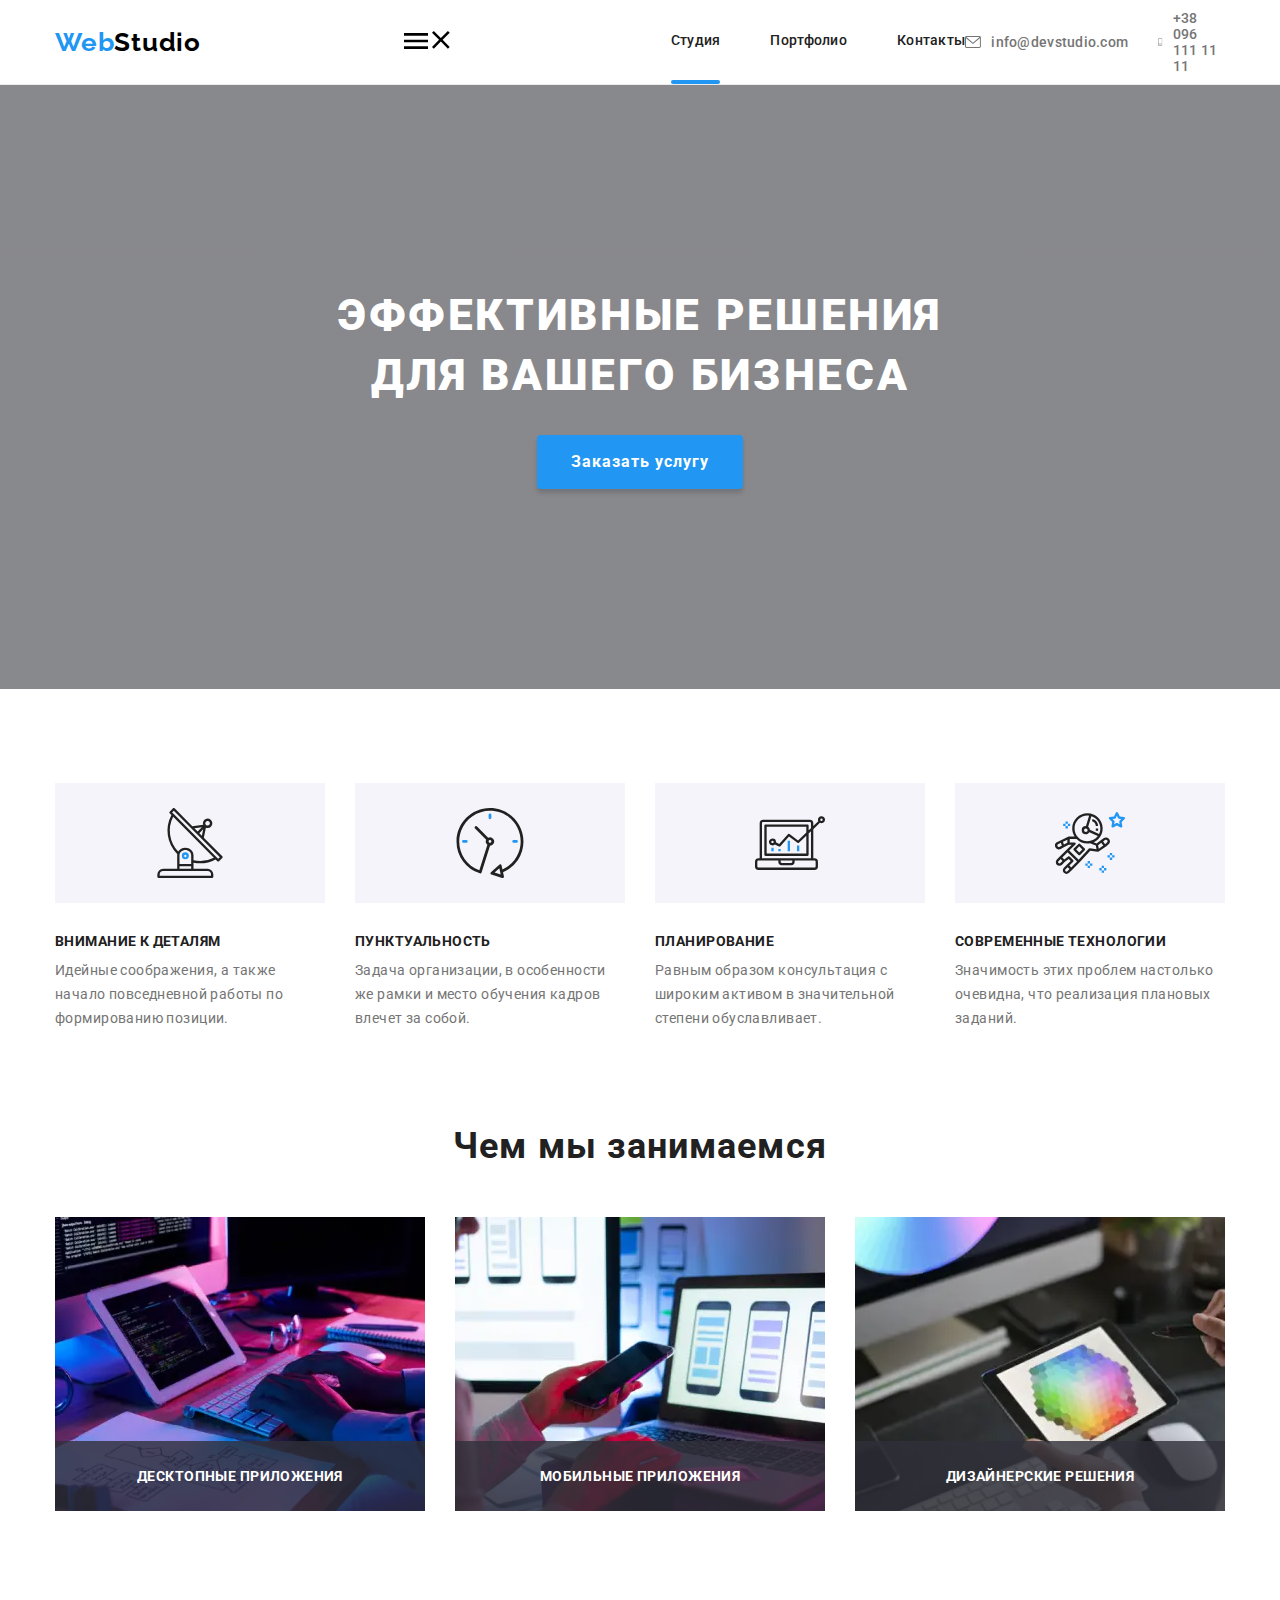
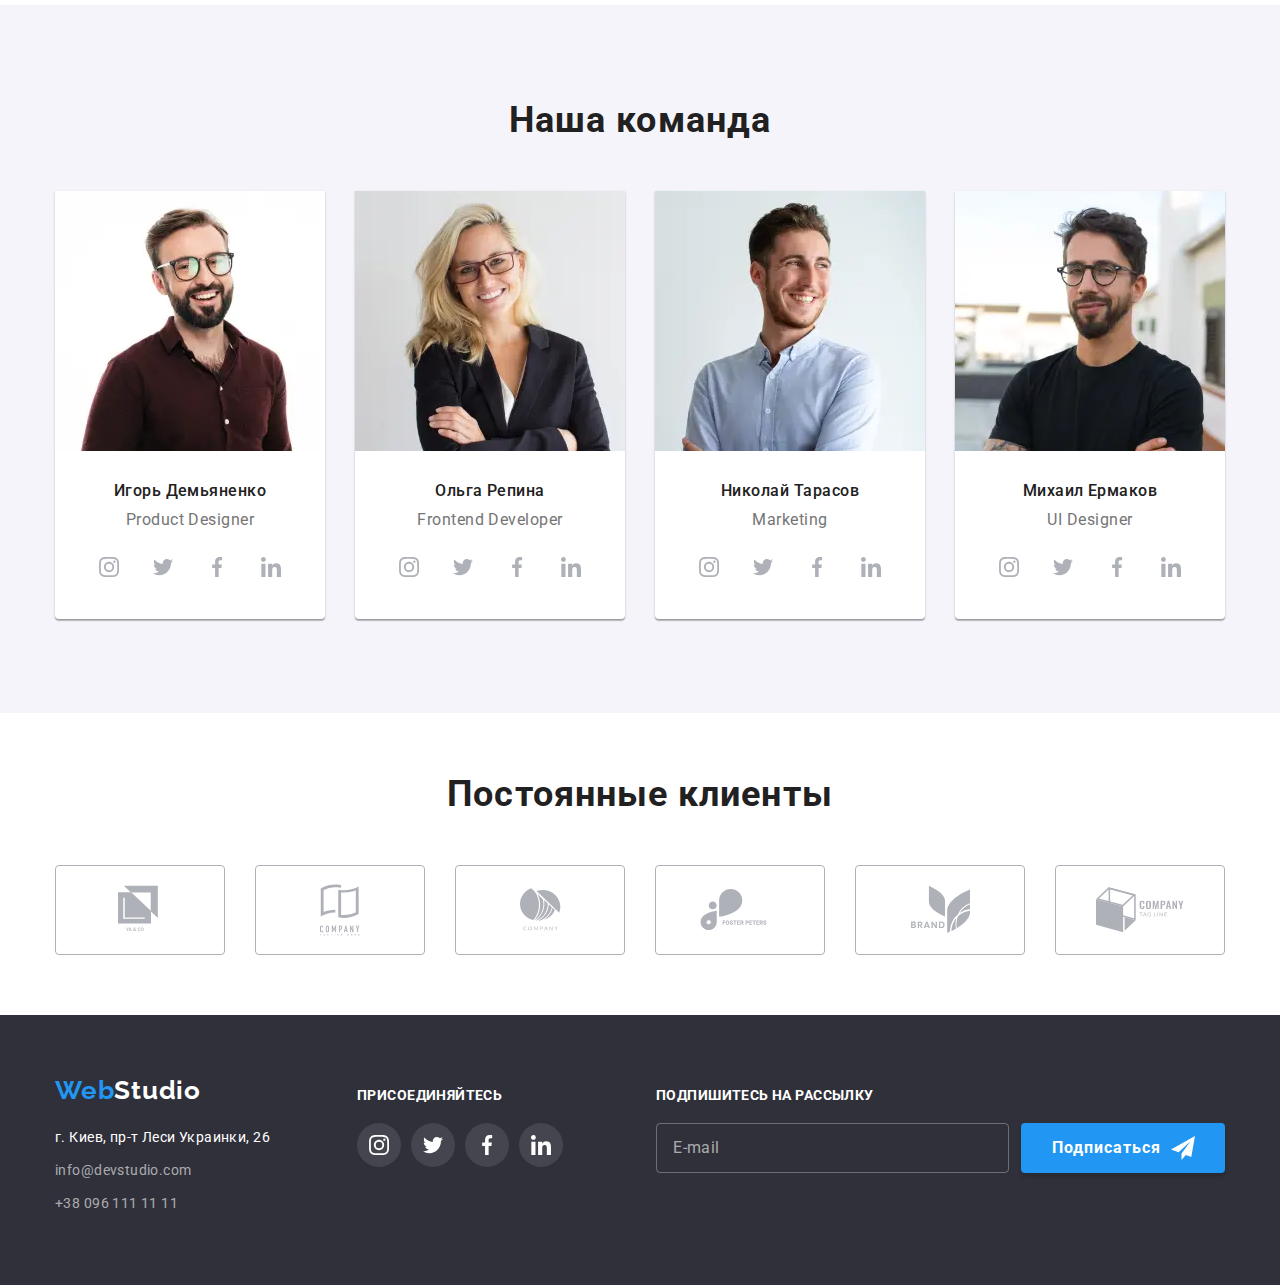
==== commit 7bb83f7d: "try fix menu-btn" ====
--- a/index.html
+++ b/index.html
@@ -19,17 +19,17 @@
             ><span class="logo-web">Web</span><span class="header-logo-studio">Studio</span></a
           >
           <button type="button" class="menu-buton"  data-menu-buton>
-            <svg width="24" height="16" aria-label="переключатель мобильного меню">
-              <use class="icon-menu" href="./svg/sprite.svg#menu-btn"></use>
+            <svg class="icon-menu" width="24" height="16" aria-label="переключатель мобильного меню">
+              <use  href="./svg/sprite.svg#menu-btn"></use>
             </svg>
-            <svg width="18" height="18" aria-label="переключатель мобильного меню">
-              <use class="icon-cross" href="./svg/sprite.svg#menu-close"></use>
+            <svg class="icon-cross" width="18" height="18" aria-label="переключатель мобильного меню">
+              <use  href="./svg/sprite.svg#menu-close"></use>
             </svg>
           </button>
 
           <div class="mobile-menu" data-menu>
             
-              <nav class="mobile-nav">
+              <!--<nav class="mobile-nav">
                 <ul class="mobile-navigation-list list">
                   <li class="navigation-list-item">
                     <a class="navigation-link link" href="./index.html">Студия</a>
@@ -62,7 +62,7 @@
                     </a>
                   </li>
                 </ul>
-              </address>
+              </address>-->
             
           </div>
 
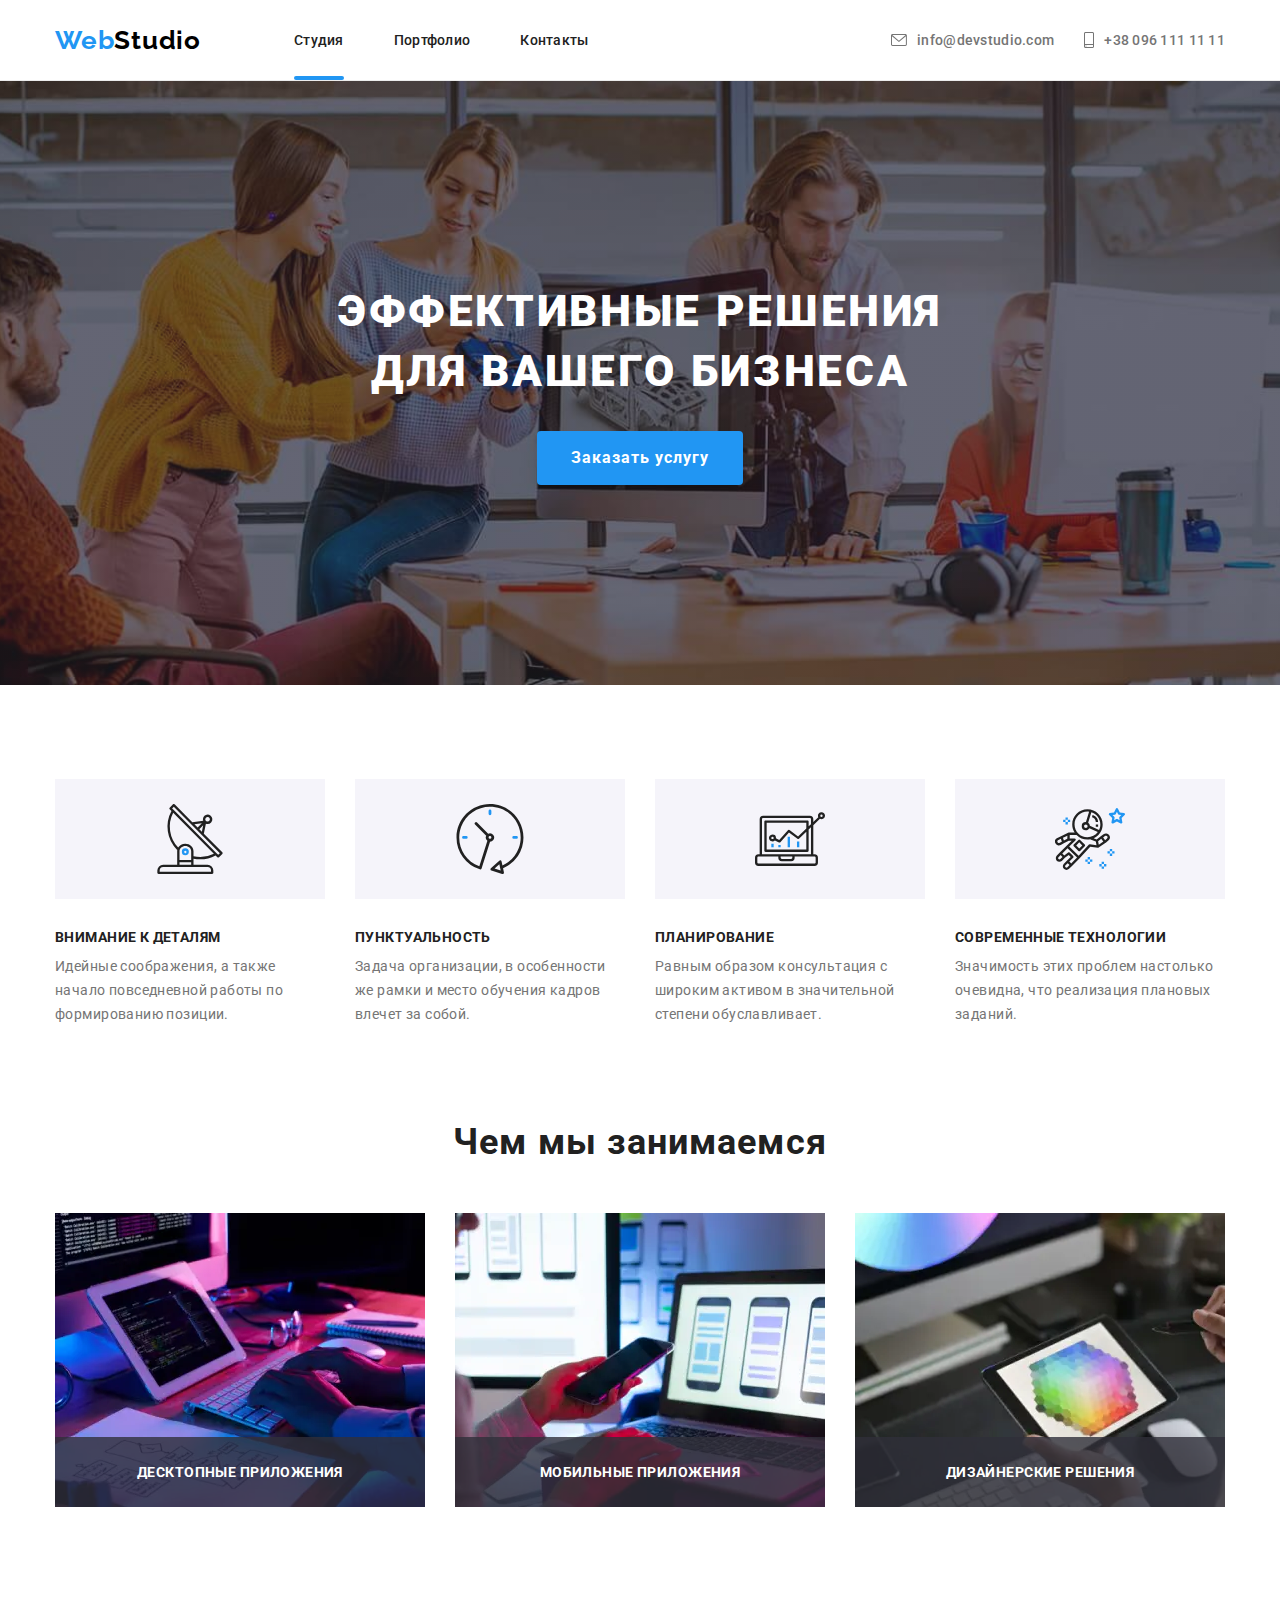
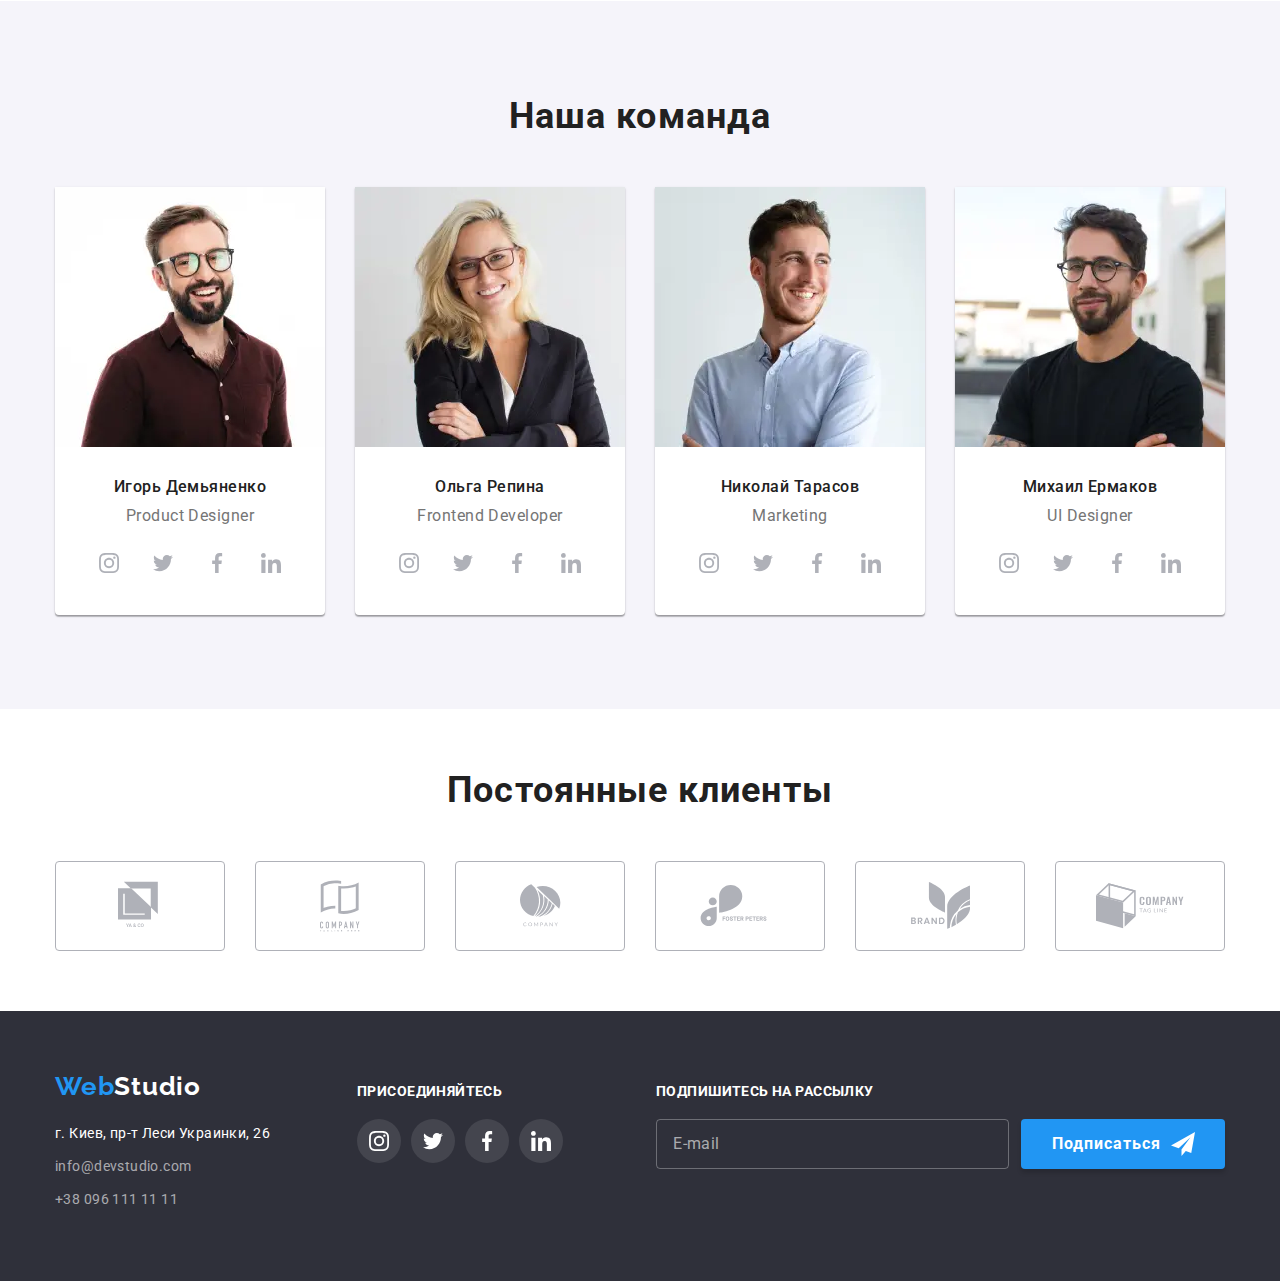
==== commit 9eb961c3: "summary adaptive fixes" ====
--- a/index.html
+++ b/index.html
@@ -18,7 +18,7 @@
           <a class="logo header-logo link" href="./index.html" aria-label="логотип вэб-студии"
             ><span class="logo-web">Web</span><span class="header-logo-studio">Studio</span></a
           >
-          <button type="button" class="menu-buton"  data-menu-buton>
+          <button type="button" class="menu-button"  data-menu-button>
             <svg class="icon-menu" width="24" height="16" aria-label="переключатель мобильного меню">
               <use  href="./svg/sprite.svg#menu-btn"></use>
             </svg>
@@ -29,11 +29,10 @@
 
           <div class="mobile-menu" data-menu>
             
-              <!--<nav class="mobile-nav">
+              <nav class="mobile-nav">
                 <ul class="mobile-navigation-list list">
                   <li class="navigation-list-item">
-                    <a class="navigation-link link" href="./index.html">Студия</a>
-                    <div class="line"></div>
+                    <a class="navigation-link menu-underline link" href="./index.html">Студия</a>
                   </li>
                   <li class="navigation-list-item">
                     <a class="navigation-link link" href="./portfolio.html">Портфолио</a>
@@ -44,14 +43,14 @@
                 </ul>
               </nav>
               <address class="mobile-address">
-                <ul class="contact-list list contacts-flexx">
+                <ul class="mobile-contact-list list contacts-flexx">
                   <li class="contact-list-item header-contact">
                     <a href="mailto:info@devstudio.com" class="contact-link link">
                       <svg width="16" height="12">
                         <use href="./svg/sprite.svg#envelope"></use>
                       </svg>
-                      info@devstudio.com</a
-                    >
+                      info@devstudio.com
+                    </a>
                   </li>
                   <li class="contact-list-item header-contact">
                     <a href="tel:+380961111111" class="contact-link link">
@@ -62,7 +61,7 @@
                     </a>
                   </li>
                 </ul>
-              </address>-->
+              </address>
             
           </div>
 
@@ -84,7 +83,7 @@
           <ul class="contact-list list contacts-flexx">
             <li class="contact-list-item header-contact">
               <a href="mailto:info@devstudio.com" class="contact-link link">
-                <svg width="16" height="12">
+                <svg class="envelope">
                   <use href="./svg/sprite.svg#envelope"></use>
                 </svg>
                 info@devstudio.com</a
@@ -92,7 +91,7 @@
             </li>
             <li class="contact-list-item header-contact">
               <a href="tel:+380961111111" class="contact-link link">
-                <svg width="10" height="16">
+                <svg class="smartphone">
                   <use href="./svg/sprite.svg#smartphone"></use>
                 </svg>
                 +38 096 111 11 11
--- a/css/main.min.css
+++ b/css/main.min.css
@@ -1,2 +1,2 @@
-.visually-hidden{position:absolute !important;clip:rect(1px 1px 1px 1px);clip:rect(1px, 1px, 1px, 1px);padding:0 !important;border:0 !important;height:1px !important;width:1px !important;overflow:hidden}*,*::before,*::after{margin:0;padding:0}.list{list-style-type:none}.link{text-decoration:none}address{font-style:normal}img{display:block}body{font-family:"Roboto",sans-serif;font-style:normal}.link{transition-property:background-color, color, fill, box-shadow;transition-duration:250ms;transition-timing-function:cubic-bezier(0.4, 0, 0.2, 1)}svg{transition-property:background-color, color, fill;transition-duration:250ms;transition-timing-function:cubic-bezier(0.4, 0, 0.2, 1)}.btn{transition-property:all;transition-duration:250ms;transition-timing-function:cubic-bezier(0.4, 0, 0.2, 1)}link:hover{cursor:pointer}.btn:hover{cursor:pointer}.container{padding:0 15px}@media screen and (min-width: 480px){.container{width:480px;margin-left:auto;margin-right:auto}}@media screen and (min-width: 768px){.container{width:768px}}@media screen and (min-width: 1200px){.container{width:1200px}}.flexx-conteiner{display:flex;align-items:center;justify-content:space-between}.main-title{font-weight:900;font-size:26px;line-height:1.62;letter-spacing:0.06em;text-transform:uppercase;color:#ffffff;margin-bottom:30px}@media screen and (min-width: 1200px){.main-title{font-size:44px;line-height:1.364}}.title{font-weight:700;font-size:28px;line-height:1.179;text-align:center;letter-spacing:0.03em;color:#212121}@media screen and (min-width: 1200px){.title{font-size:36px;line-height:1.167}}.subtitle{font-weight:700;font-size:14px;line-height:1.143;letter-spacing:0.03em;text-transform:uppercase}.subtitle_dark-theme{color:#ffffff}.subtitle_light-theme{color:#212121}@media screen and (max-width: 1200px){.subtitle{text-align:center}}.header{border-bottom:1px solid #ececec;min-height:60px}@media screen and (max-width: 767px){.header .address{display:none}}.logo{font-family:"Raleway",sans-serif;font-weight:700;font-size:24px;line-height:1.167;letter-spacing:0.03em;text-transform:capitalize}.logo-web{color:#2196f3}@media screen and (min-width: 1200px){.logo{font-size:26px;line-height:1.192}}.header-logo-studio{color:#000000}@media screen and (min-width: 1200px){.header-logo{margin-right:93px}}.footer-logo-studio{color:#ffffff}@media screen and (min-width: 1200px){.footer-logo{margin-right:86px}}.navigation{width:100%;display:flex;align-items:center;justify-content:space-between}@media screen and (max-width: 767px){.navigation{justify-content:space-between}}@media screen and (max-width: 767px){.navigation-list{display:none}}@media screen and (min-width: 768px){.navigation-list{display:flex}}.navigation-list-item{position:relative}@media screen and (max-width: 767px){.navigation-list-item{margin-bottom:40px}}@media screen and (min-width: 768px){.navigation-list-item{margin-right:50px}}.line{height:4px;width:100%;background-color:#2196f3;border-radius:2px;bottom:0}.navigation-list-item:last-child{margin-right:0}.navigation-link{font-weight:500;font-size:18px;line-height:1.167;letter-spacing:0.02em;color:#212121;display:inline-block;padding-bottom:12px}@media screen and (min-width: 768px){.navigation-link{font-size:14px;line-height:1.143;padding-top:32px;padding-bottom:32px}}.navigation-link:active,.navigation-link:hover,.navigation-link:focus{color:#2196f3}@media screen and (min-width: 1200px){.contacts-flexx{display:flex;align-items:center}}@media screen and (max-width: 767px){.header-contact{margin-bottom:16px}}@media screen and (min-width: 768px) and (max-width: 1199px){.header-contact{margin-bottom:10px}}@media screen and (min-width: 1200px){.header-contact{margin-right:30px;display:flex}}.header-contact:last-child{margin-bottom:0;margin-right:0}.contact-link{font-weight:500;font-size:18px;line-height:1.167;letter-spacing:0.02em;color:#757575;display:flex;align-items:center}@media screen and (min-width: 768px){.contact-link{font-size:14px;line-height:1.143}}.contact-link svg{margin-right:10px;fill:currentColor;fill:#757575}.contact-link:hover svg,.contact-link:focus svg{fill:#2196f3}.contact-link:hover,.contact-link:focus{color:#2196f3}.hero{background-color:#c4c4c4;background-repeat:no-repeat;background-size:cover}.hero .main-title-box{text-align:center;padding-top:118px;padding-bottom:118px;max-width:360px;margin-left:auto;margin-right:auto}@media screen and (min-width: 1200px){.hero .main-title-box{padding-top:200px;padding-bottom:200px;max-width:696px}}@media screen and (min-device-pixel-ratio: 2) and (max-width: 767px), screen and (min-resolution: 192dpi) and (max-width: 767px), screen and (min-resolution: 2dppx) and (max-width: 767px){.hero{background-image:linear-gradient(rgba(47,48,58,0.4), rgba(47,48,58,0.4)),url(../img/sudio/mobile/hero-bg-mobile@2x.jpg)}}@media screen and (min-width: 320px) and (max-width: 767px){.hero{background-image:linear-gradient(rgba(47,48,58,0.4), rgba(47,48,58,0.4)),url(../img/sudio/mobile/hero-bg-mobile.jpg)}}@media screen and (min-device-pixel-ratio: 2) and (max-width: 1199px), screen and (min-resolution: 192dpi) and (max-width: 1199px), screen and (min-resolution: 2dppx) and (max-width: 1199px){.hero{background-image:linear-gradient(rgba(47,48,58,0.4), rgba(47,48,58,0.4)),url(../img/sudio/tablet/hero-bg-tablet@2x.jpg)}}@media screen and (min-width: 768px) and (max-width: 1199px){.hero{background-image:linear-gradient(rgba(47,48,58,0.4), rgba(47,48,58,0.4)),url(../img/sudio/tablet/hero-bg-tablet.jpg)}}@media screen and (min-device-pixel-ratio: 2) and (min-width: 1200px), screen and (min-resolution: 192dpi) and (min-width: 1200px), screen and (min-resolution: 2dppx) and (min-width: 1200px){.hero{background-image:linear-gradient(rgba(47,48,58,0.4), rgba(47,48,58,0.4)),url(../img/sudio/desktop/hero-bg-desktop@2x.jpg)}}@media screen and (min-width: 1200px){.hero{background-image:linear-gradient(rgba(47,48,58,0.4), rgba(47,48,58,0.4)),url(../img/sudio/desktop/hero-bg-desktop.jpg)}}.order-btn{font-weight:700;font-size:16px;line-height:1.875;text-align:center;letter-spacing:0.06em;color:#ffffff;background:#2196f3;box-shadow:0px 4px 4px rgba(0,0,0,0.15);border-radius:4px;border-color:transparent;padding:10px 32px 10px 32px}.order-btn:hover,.order-btn:focus{background:#188ce8}.submit-btn{font-weight:700;font-size:16px;line-height:1.87;letter-spacing:0.06em;color:#ffffff;padding:0 55px 0 56px;height:50px;background-color:#2196f3;box-shadow:0px 4px 4px rgba(0,0,0,0.15);border-radius:4px;border-color:transparent}.submit-btn:hover,.submit-btn:focus{background-color:#188ce8}.menu-buton{padding:0;display:block;background-color:transparent;border:none}.menu-buton .svg{fill:#000000}.advantages{padding:60px 0}@media screen and (min-width: 768px){.advantages-list{display:flex;flex-wrap:wrap}}@media screen and (min-width: 1200px){.advantages-list{flex-wrap:nowrap}}@media screen and (min-width: 1200px){.advantages{padding:94px 0}}.advantages-list-item::before{content:"";display:block;width:100%;height:120px;background-color:#f5f4fa;margin-bottom:30px;background-repeat:no-repeat;background-position:center}.advantages-list-item:nth-child(1)::before{background-image:url(../img/studio/decor/antenna.svg)}.advantages-list-item:nth-child(2)::before{background-image:url(../img/studio/decor/clock.svg)}.advantages-list-item:nth-child(3)::before{background-image:url(../img/studio/decor/diagram.svg)}.advantages-list-item:nth-child(4)::before{background-image:url(../img/studio/decor/astronaut.svg)}.advantages-list-item .subtitle{margin-bottom:10px}@media screen and (max-width: 1199px){.advantages-list-item .subtitle{text-align:center}}.advantages-list-item-description{font-weight:400;font-size:14px;line-height:1.714;letter-spacing:0.03em;color:#757575}@media screen and (min-width: 768px) and (max-width: 1199px){.advantages-list-item:nth-child(odd){margin-right:30px}}@media screen and (min-width: 768px){.advantages-list-item{width:354px}}@media screen and (max-width: 1199px){.advantages-list-item{margin-bottom:30px}}@media screen and (min-width: 1200px){.advantages-list-item{margin-right:30px;width:calc((100%-30px * 3) / 4)}.advantages-list-item:last-child{margin-right:0}}@media screen and (max-width: 1199px){.work{display:none}}@media screen and (min-width: 1200px){.work{padding-bottom:94px}.work-list{display:flex;justify-content:space-between;margin-top:50px}.work-list-item{position:relative}.label{display:flex;align-items:center;justify-content:center;height:70px;width:100%;background-color:rgba(47,48,58,0.8);position:absolute;z-index:1;bottom:0}}.team{padding:60px 0;background:#f5f4fa}.team-list-item{background:#ffffff;box-shadow:0px 1px 3px rgba(0,0,0,0.12),0px 1px 1px rgba(0,0,0,0.14),0px 2px 1px rgba(0,0,0,0.2);border-radius:0px 0px 4px 4px}@media screen and (max-width: 1199px){.team-list-item{margin-top:30px}}@media screen and (max-width: 768px){.team-list-item:last-child{margin-top:60px}}@media screen and (min-width: 768px) and (max-width: 1199px){.team-list-item:last-child{margin-top:30px}}.team-content{padding:30px 0 24px 0}@media screen and (min-width: 1200px){.team-content{padding:30px 0}}.team-name,.team-position{font-size:16px;line-height:1.1875;text-align:center;letter-spacing:0.03em}.team-name{font-weight:500;color:#212121}.team-position{font-weight:400;color:#757575;padding-top:10px}@media screen and (min-width: 768px){.team-list{display:flex;justify-content:space-between}}@media screen and (min-width: 768px) and (max-width: 1199px){.team-list{flex-wrap:wrap}}@media screen and (min-width: 1200px){.team-list{margin-top:50px}}@media screen and (min-width: 1200px){.team{padding:94px 0}}.social-list{display:flex;justify-content:center;margin-top:16px}.social-item:not(:last-child){margin-right:10px}.social-link{width:44px;height:44px;border-radius:50%;display:flex;justify-content:center;align-items:center}.social-link svg{width:20px;height:20px;fill:#afb1b8}.social-link:hover,.social-link:focus{background-color:#2196f3}.social-link:hover svg,.social-link:focus svg{fill:#ffffff}.clients{padding-top:60px;padding-bottom:60px}.clients-list{display:flex;flex-wrap:wrap;justify-content:center}@media screen and (min-width: 450px){.clients-list{justify-content:space-between}}@media screen and (min-width: 1200px){.clients-list{flex-wrap:nowrap;margin-top:50px}}.clients-list-item{margin-top:30px}@media screen and (min-width: 480px) and (max-width: 767px){.clients-list-item{margin-right:30px}.clients-list-item:nth-child(even){margin-right:0}}@media screen and (min-width: 768px) and (max-width: 1199px){.clients-list-item:nth-child(3n){margin-right:0}}@media screen and (min-width: 1200px){.clients-list-item{margin-top:0}}.clients-link{display:flex;justify-content:center;align-items:center;border:1px solid #afb1b8;box-sizing:border-box;border-radius:4px;height:90px;width:210px}.clients-link svg{fill:#afb1b8}.clients-link:hover,.clients-link:focus{border-color:#2196f3}.clients-link:hover svg,.clients-link:focus svg{fill:#2196f3}@media screen and (min-width: 480px){.clients-link{width:210px}}@media screen and (min-width: 768px){.clients-link{width:226px}}@media screen and (min-width: 1200px){.clients-link{width:170px}}.footer{background-color:#2f303a;padding-top:60px;padding-bottom:60px}@media screen and (max-width: 1199px){.footer{text-align:center}}.footer-address{margin-top:20px}.footer-contact{margin-bottom:8px}@media screen and (min-width: 1200px){.footer-contact{margin-bottom:9px}}.footer-contact:last-child{margin-top:0}.footer .location{font-weight:400;font-size:14px;line-height:1.714;letter-spacing:0.03em;color:#ffffff}.footer .mail{font-weight:400;font-size:14px;line-height:1.714;letter-spacing:0.03em;color:rgba(255,255,255,0.6)}.footer .phone{font-weight:400;font-size:14px;line-height:1.714;letter-spacing:0.03em;color:rgba(255,255,255,0.6)}@media screen and (max-width: 767px){.footer-social-links{margin-top:60px}}@media screen and (min-width: 768px) and (max-width: 1199px){.footer-social-links{padding-top:5px}}@media screen and (min-width: 1200px){.footer-social-links{padding-top:12px;margin-left:70px}}.footer-subtitle{margin-bottom:20px}@media screen and (min-width: 1200px){.footer-subtitle{text-align-last:left}}.footer .social-list{margin-top:0}.footer .social-link{background-color:rgba(255,255,255,0.1)}.footer .social-link:hover,.footer .social-link:focus{background-color:#2196f3}.footer .social-link svg{fill:#ffffff}.footer-form-wrap{width:450px}@media screen and (max-width: 1199px){.footer-form-wrap{margin:60px auto 0 auto}}@media screen and (min-width: 1200px){.footer-form-wrap{margin-left:93px;padding-top:12px;width:100%}}@media screen and (max-width: 1199px){.footer-form{text-align:center}}@media screen and (min-width: 1200px){.footer-form{display:flex;align-items:center}}.footer-input{width:100%;height:50px;border:1px solid rgba(255,255,255,0.3);border-radius:4px;padding-left:16px;padding-top:15px;padding-bottom:15px;background-color:transparent;color:#ffffff;font-size:16px;line-height:1.25;letter-spacing:0.03em}.footer-input::placeholder{color:rgba(255,255,255,0.6)}.footer .submit-btn{display:flex;align-items:center;padding:10px 28px 10px 29px;margin-left:12px}@media screen and (max-width: 1199px){.footer .submit-btn{margin:20px auto 0 auto}}.footer .submit-btn svg{width:24px;height:24px;fill:#ffffff;margin-left:10px}@media screen and (min-width: 768px){.footer .tablet-container{display:flex;justify-content:space-around}}@media screen and (min-width: 1200px){.footer .container{display:flex}}.backdrop{position:fixed;top:0;left:0;width:100%;height:100%;background-color:rgba(0,0,0,0.2);opacity:1;scale:1;visibility:visible;transition:opacity 250ms cubic-bezier(0.4, 0, 0.2, 1),visibility 250ms cubic-bezier(0.4, 0, 0.2, 1),scale 250ms cubic-bezier(0.4, 0, 0.2, 1)}.is-hidden{position:fixed;top:0;left:0;width:100%;height:100%;background-color:rgba(0,0,0,0.2);opacity:0;scale:0;visibility:hidden;pointer-events:none;transition-delay:250ms;transition-timing-function:cubic-bezier(0.4, 0, 0.2, 1)}.modal-window{position:absolute;top:50%;left:50%;transform:translate(-50%, -50%) scale(1);width:528px;height:581px;background:#ffffff;box-shadow:0px 1px 3px rgba(0,0,0,0.12),0px 1px 1px rgba(0,0,0,0.14),0px 2px 1px rgba(0,0,0,0.2);border-radius:4px;overflow:hidden;transition-delay:250ms;transition-timing-function:cubic-bezier(0.4, 0, 0.2, 1);position:relative;padding:40px;text-align:center}.modal-window .close-btn{position:absolute;z-index:3;left:490px;top:8px;width:30px;height:30px;background:#ffffff;border:1px solid rgba(0,0,0,0.1);border-radius:50%;display:flex;justify-content:center;align-items:center}.modal-window .close-btn:hover svg,.modal-window .close-btn:focus svg{fill:#2196f3}.modal-window .modal-title{font-weight:700;font-size:20px;line-height:1.15;letter-spacing:0.03em;margin-bottom:12px;color:#212121}.modal-form{text-align:left;margin-bottom:20px}.form-item{display:flex;flex-direction:column;margin-bottom:10px}.form-item:last-child{margin-bottom:0}.label-text{font-size:12px;line-height:1.167;letter-spacing:0.01em;text-transform:capitalize;color:#757575;margin-bottom:4px}.input-wrapper{position:relative;display:flex;align-items:center}.input-wrapper svg{position:absolute;height:18px;width:18px;left:12px;transition-delay:250ms;transition-timing-function:cubic-bezier(0.4, 0, 0.2, 1)}.input{height:40px;width:100%;padding-left:42px;border:1px solid rgba(33,33,33,0.2);border-radius:4px;outline:none;transition-delay:250ms;transition-timing-function:cubic-bezier(0.4, 0, 0.2, 1);font-size:14px;line-height:1.143;letter-spacing:0.01em}.input:focus+svg,.input:active+svg{fill:#2196f3}.input:focus,.input:active{border-color:#2196f3}.textarea{resize:none;height:120px;padding-left:16px;padding-top:12px;padding-bottom:12px;border:1px solid rgba(33,33,33,0.2);border-radius:4px;outline:none;transition-delay:250ms;transition-timing-function:cubic-bezier(0.4, 0, 0.2, 1);font-size:14px;line-height:1.143;letter-spacing:0.01em}.textarea:placeholder-shown{border-color:rgba(117,117,117,0.5)}.textarea:not(:placeholder-shown){border-color:#2196f3}.textarea::placeholder{font-weight:400;font-size:12px;line-height:1.167;letter-spacing:0.01em;color:rgba(117,117,117,0.5)}.textarea:focus,.textarea:active{border-color:#2196f3}.checkbox-wrap{display:flex;justify-content:center;margin-bottom:30px}.checkbox-wrap .checkbox-modified{position:absolute;margin-left:-16px;transform:translateX(-50%);width:16px;height:15px;border:2px solid;border-color:#212121;border-radius:2px;background-color:#fff}.checkbox-wrap .policy{font-weight:400;font-size:14px;line-height:1.71;letter-spacing:0.03em;color:#757575;padding-left:16px;position:relative;display:flex;align-items:center}.checkbox-wrap .checkbox:checked+.checkbox-modified{border:2px solid;border-color:#2196f3;background-color:#2196f3;background-image:url(../svg/checkbox-v.svg)}.checkbox-wrap .checkbox:focus+.checkbox-modified{box-shadow:0 0 0 2px #2196f3}.checkbox-wrap pre{font-family:inherit}.checkbox-wrap .policy-link{color:#2196f3;text-decoration:underline}
+.visually-hidden{position:absolute !important;clip:rect(1px 1px 1px 1px);clip:rect(1px, 1px, 1px, 1px);padding:0 !important;border:0 !important;height:1px !important;width:1px !important;overflow:hidden}*,*::before,*::after{margin:0;padding:0}.list{list-style-type:none}.link{text-decoration:none}address{font-style:normal}img{display:block}body{font-family:"Roboto",sans-serif;font-style:normal}@media screen and (max-width: 767px){.main{padding-top:60px}}.link{transition-property:background-color, color, fill, box-shadow;transition-duration:250ms;transition-timing-function:cubic-bezier(0.4, 0, 0.2, 1)}svg{transition-property:background-color, color, fill;transition-duration:250ms;transition-timing-function:cubic-bezier(0.4, 0, 0.2, 1)}.btn{transition-property:all;transition-duration:250ms;transition-timing-function:cubic-bezier(0.4, 0, 0.2, 1)}link:hover{cursor:pointer}.btn:hover{cursor:pointer}.container{padding:0 15px}@media screen and (min-width: 480px){.container{width:480px;margin-left:auto;margin-right:auto}}@media screen and (min-width: 768px){.container{width:768px}}@media screen and (min-width: 1200px){.container{width:1200px}}.flexx-conteiner{display:flex;align-items:center;justify-content:space-between}.main-title{font-weight:900;font-size:26px;line-height:1.62;letter-spacing:0.06em;text-transform:uppercase;color:#ffffff;margin-bottom:30px}@media screen and (min-width: 1200px){.main-title{font-size:44px;line-height:1.364}}.title{font-weight:700;font-size:28px;line-height:1.179;text-align:center;letter-spacing:0.03em;color:#212121}@media screen and (min-width: 1200px){.title{font-size:36px;line-height:1.167}}.subtitle{font-weight:700;font-size:14px;line-height:1.143;letter-spacing:0.03em;text-transform:uppercase}.subtitle_dark-theme{color:#ffffff}.subtitle_light-theme{color:#212121}@media screen and (max-width: 1200px){.subtitle{text-align:center}}.header{border-bottom:1px solid #ececec;background-color:#fff;width:100%;position:relative;z-index:10}@media screen and (max-width: 767px){.header{position:fixed;top:0}}.logo{font-family:"Raleway",sans-serif;font-weight:700;font-size:24px;line-height:1.167;letter-spacing:0.03em;text-transform:capitalize}.logo-web{color:#2196f3}@media screen and (min-width: 1200px){.logo{font-size:26px;line-height:1.192}}.header-logo{display:inline-block}@media screen and (max-width: 767px){.header-logo{padding:16px 0}}.header-logo-studio{color:#000000}@media screen and (min-width: 768px){.header-logo{margin-right:88px}}@media screen and (min-width: 1200px){.header-logo{margin-right:93px}}.footer-logo-studio{color:#ffffff}@media screen and (min-width: 1200px){.footer-logo{margin-right:86px}}.navigation{display:flex;align-items:center}@media screen and (max-width: 767px){.navigation{width:100%;justify-content:space-between}}@media screen and (max-width: 767px){.navigation-list{display:none}}@media screen and (min-width: 768px){.navigation-list{display:flex}}.navigation-list-item{position:relative}@media screen and (max-width: 767px){.navigation-list-item{margin-bottom:40px}}@media screen and (min-width: 768px){.navigation-list-item{margin-right:50px}}.line{height:4px;width:100%;background-color:#2196f3;border-radius:2px;bottom:0;position:absolute;z-index:2}.navigation-list-item:last-child{margin-bottom:0;margin-right:0}.navigation-link{font-weight:500;font-size:18px;line-height:1.167;letter-spacing:0.02em;color:#212121;display:inline-block}@media screen and (min-width: 768px){.navigation-link{font-size:14px;line-height:1.143;padding-top:32px;padding-bottom:32px}}.navigation-link:active,.navigation-link:hover,.navigation-link:focus{color:#2196f3}@media screen and (max-width: 767px){.address{display:none}}@media screen and (min-width: 1200px){.contacts-flexx{display:flex;align-items:center}}@media screen and (max-width: 767px){.header-contact{margin-bottom:16px}}@media screen and (min-width: 768px) and (max-width: 1199px){.header-contact{margin-bottom:10px}}@media screen and (min-width: 1200px){.header-contact{margin-right:30px;display:flex;align-items:center}}.header-contact:last-child{margin-bottom:0;margin-right:0}.contact-link{font-weight:500;font-size:18px;line-height:1.167;letter-spacing:0.02em;color:#757575}@media screen and (min-width: 768px){.contact-link{display:flex;align-items:center;font-size:12px;line-height:1.167}}@media screen and (min-width: 1200px){.contact-link{display:flex;align-items:center;font-size:14px;line-height:1.143}}.contact-link svg{margin-right:10px;fill:currentColor;fill:#757575}@media screen and (min-width: 768px) and (max-width: 1199px){.contact-link svg{margin-right:8px}}@media screen and (min-width: 768px){.envelope{width:14px;height:10px}.smartphone{width:10px;height:14px}}@media screen and (min-width: 1200px){.envelope{width:16px;height:12px}.smartphone{width:10px;height:16px}}.contact-link:hover svg,.contact-link:focus svg{fill:#2196f3}.contact-link:hover,.contact-link:focus{color:#2196f3}.hero{background-color:#c4c4c4;background-position:center;background-repeat:no-repeat;background-size:cover}@media screen and (min-device-pixel-ratio: 2) and (max-width: 767px), screen and (min-resolution: 192dpi) and (max-width: 767px), screen and (min-resolution: 2dppx) and (max-width: 767px){.hero{background-image:linear-gradient(rgba(47,48,58,0.4), rgba(47,48,58,0.4)),url(../img/studio/mobile/hero-bg-mobile@2x.jpg)}}@media screen and (max-width: 767px){.hero{background-image:linear-gradient(rgba(47,48,58,0.4), rgba(47,48,58,0.4)),url(../img/studio/mobile/hero-bg-mobile.jpg)}}@media screen and (min-device-pixel-ratio: 2) and (min-width: 768px), screen and (min-resolution: 192dpi) and (min-width: 768px), screen and (min-resolution: 2dppx) and (min-width: 768px){.hero{background-image:linear-gradient(rgba(47,48,58,0.4), rgba(47,48,58,0.4)),url(../img/studio/tablet/hero-bg-tablet@2x.jpg)}}@media screen and (min-width: 768px){.hero{background-image:linear-gradient(rgba(47,48,58,0.4), rgba(47,48,58,0.4)),url(../img/studio/tablet/hero-bg-tablet.jpg)}}@media screen and (min-device-pixel-ratio: 2) and (min-width: 1200px), screen and (min-resolution: 192dpi) and (min-width: 1200px), screen and (min-resolution: 2dppx) and (min-width: 1200px){.hero{background-image:linear-gradient(rgba(47,48,58,0.4), rgba(47,48,58,0.4)),url(../img/studio/desktop/hero-bg-desktop@2x.jpg.jpg)}}@media screen and (min-width: 1200px){.hero{background-image:linear-gradient(rgba(47,48,58,0.4), rgba(47,48,58,0.4)),url(../img/studio/desktop/hero-bg-desktop.jpg)}}.hero .main-title-box{text-align:center;padding-top:118px;padding-bottom:118px;max-width:360px;margin-left:auto;margin-right:auto}@media screen and (min-width: 1200px){.hero .main-title-box{padding-top:200px;padding-bottom:200px;max-width:696px}}.order-btn{font-weight:700;font-size:16px;line-height:1.875;text-align:center;letter-spacing:0.06em;color:#ffffff;background:#2196f3;box-shadow:0px 4px 4px rgba(0,0,0,0.15);border-radius:4px;border-color:transparent;padding:10px 32px 10px 32px}.order-btn:hover,.order-btn:focus{background:#188ce8}.submit-btn{font-weight:700;font-size:16px;line-height:1.87;letter-spacing:0.06em;color:#ffffff;padding:0 55px 0 56px;height:50px;background-color:#2196f3;box-shadow:0px 4px 4px rgba(0,0,0,0.15);border-radius:4px;border-color:transparent}.submit-btn:hover,.submit-btn:focus{background-color:#188ce8}.menu-button{height:40px;width:40px;background-color:transparent;border:none;display:flex;align-items:center;justify-content:center}.menu-button .icon-cross{display:none}.menu-button.is-open .icon-cross{display:block}.menu-button.is-open .icon-menu{display:none}.menu-button:hover .icon-menu,.menu-button:focus .icon-menu{fill:#2196f3}.menu-button:hover .icon-cross,.menu-button:focus .icon-cross{fill:#2196f3}@media screen and (min-width: 768px){.menu-button{display:none}}.advantages{padding:60px 0}@media screen and (min-width: 768px){.advantages-list{display:flex;flex-wrap:wrap}}@media screen and (min-width: 1200px){.advantages-list{flex-wrap:nowrap}}@media screen and (min-width: 1200px){.advantages{padding:94px 0}}.advantages-list-item::before{content:"";display:block;width:100%;height:120px;background-color:#f5f4fa;margin-bottom:30px;background-repeat:no-repeat;background-position:center}.advantages-list-item:nth-child(1)::before{background-image:url(../img/studio/decor/antenna.svg)}.advantages-list-item:nth-child(2)::before{background-image:url(../img/studio/decor/clock.svg)}.advantages-list-item:nth-child(3)::before{background-image:url(../img/studio/decor/diagram.svg)}.advantages-list-item:nth-child(4)::before{background-image:url(../img/studio/decor/astronaut.svg)}.advantages-list-item .subtitle{margin-bottom:10px}@media screen and (max-width: 1199px){.advantages-list-item .subtitle{text-align:center}}.advantages-list-item-description{font-weight:400;font-size:14px;line-height:1.714;letter-spacing:0.03em;color:#757575}@media screen and (min-width: 768px) and (max-width: 1199px){.advantages-list-item:nth-child(odd){margin-right:30px}}@media screen and (min-width: 768px){.advantages-list-item{width:354px}}@media screen and (max-width: 1199px){.advantages-list-item{margin-bottom:30px}}@media screen and (min-width: 1200px){.advantages-list-item{margin-right:30px;width:calc((100%-30px * 3) / 4)}.advantages-list-item:last-child{margin-right:0}}@media screen and (max-width: 1199px){.work{display:none}}@media screen and (min-width: 1200px){.work{padding-bottom:94px}.work-list{display:flex;justify-content:space-between;margin-top:50px}.work-list-item{position:relative}.label{display:flex;align-items:center;justify-content:center;height:70px;width:100%;background-color:rgba(47,48,58,0.8);position:absolute;z-index:1;bottom:0}}.team{padding:60px 0;background:#f5f4fa}.team-list-item{background:#ffffff;box-shadow:0px 1px 3px rgba(0,0,0,0.12),0px 1px 1px rgba(0,0,0,0.14),0px 2px 1px rgba(0,0,0,0.2);border-radius:0px 0px 4px 4px}@media screen and (max-width: 1199px){.team-list-item{margin-top:30px}}@media screen and (max-width: 768px){.team-list-item:last-child{margin-top:60px}}@media screen and (min-width: 768px) and (max-width: 1199px){.team-list-item:last-child{margin-top:30px}}.team-content{padding:30px 0 24px 0}@media screen and (min-width: 1200px){.team-content{padding:30px 0}}.team-name,.team-position{font-size:16px;line-height:1.1875;text-align:center;letter-spacing:0.03em}.team-name{font-weight:500;color:#212121}.team-position{font-weight:400;color:#757575;padding-top:10px}@media screen and (min-width: 768px){.team-list{display:flex;justify-content:space-between}}@media screen and (min-width: 768px) and (max-width: 1199px){.team-list{flex-wrap:wrap}}@media screen and (min-width: 1200px){.team-list{margin-top:50px}}@media screen and (min-width: 1200px){.team{padding:94px 0}}.social-list{display:flex;justify-content:center;margin-top:16px}.social-item:not(:last-child){margin-right:10px}.social-link{width:44px;height:44px;border-radius:50%;display:flex;justify-content:center;align-items:center}.social-link svg{width:20px;height:20px;fill:#afb1b8}.social-link:hover,.social-link:focus{background-color:#2196f3}.social-link:hover svg,.social-link:focus svg{fill:#ffffff}.clients{padding-top:60px;padding-bottom:60px}.clients-list{display:flex;flex-wrap:wrap;justify-content:center}@media screen and (min-width: 450px){.clients-list{justify-content:space-between}}@media screen and (min-width: 1200px){.clients-list{flex-wrap:nowrap;margin-top:50px}}.clients-list-item{margin-top:30px}@media screen and (min-width: 480px) and (max-width: 767px){.clients-list-item{margin-right:30px}.clients-list-item:nth-child(even){margin-right:0}}@media screen and (min-width: 768px) and (max-width: 1199px){.clients-list-item:nth-child(3n){margin-right:0}}@media screen and (min-width: 1200px){.clients-list-item{margin-top:0}}.clients-link{display:flex;justify-content:center;align-items:center;border:1px solid #afb1b8;box-sizing:border-box;border-radius:4px;height:90px;width:210px}.clients-link svg{fill:#afb1b8}.clients-link:hover,.clients-link:focus{border-color:#2196f3}.clients-link:hover svg,.clients-link:focus svg{fill:#2196f3}@media screen and (min-width: 768px){.clients-link{width:226px}}@media screen and (min-width: 1200px){.clients-link{width:170px}}.footer{background-color:#2f303a;padding-top:60px;padding-bottom:60px}@media screen and (max-width: 1199px){.footer{text-align:center}}.footer-address{margin-top:20px}.footer-contact{margin-bottom:8px}@media screen and (min-width: 1200px){.footer-contact{margin-bottom:9px}}.footer-contact:last-child{margin-top:0}.footer .location{font-weight:400;font-size:14px;line-height:1.714;letter-spacing:0.03em;color:#ffffff}.footer .mail{font-weight:400;font-size:14px;line-height:1.714;letter-spacing:0.03em;color:rgba(255,255,255,0.6)}.footer .phone{font-weight:400;font-size:14px;line-height:1.714;letter-spacing:0.03em;color:rgba(255,255,255,0.6)}@media screen and (max-width: 767px){.footer-social-links{margin-top:60px}}@media screen and (min-width: 768px) and (max-width: 1199px){.footer-social-links{padding-top:5px}}@media screen and (min-width: 1200px){.footer-social-links{padding-top:12px;margin-left:70px}}.footer-subtitle{margin-bottom:20px}@media screen and (min-width: 1200px){.footer-subtitle{text-align-last:left}}.footer .social-list{margin-top:0}.footer .social-link{background-color:rgba(255,255,255,0.1)}.footer .social-link:hover,.footer .social-link:focus{background-color:#2196f3}.footer .social-link svg{fill:#ffffff}.footer-form-wrap{width:100%}@media screen and (max-width: 1199px){.footer-form-wrap{max-width:450px;margin:60px auto 0 auto}}@media screen and (min-width: 1200px){.footer-form-wrap{margin-left:93px;padding-top:12px;width:100%}}@media screen and (max-width: 1199px){.footer-form{text-align:center}}@media screen and (min-width: 1200px){.footer-form{display:flex;align-items:center}}.footer-input{width:100%;height:50px;border:1px solid rgba(255,255,255,0.3);border-radius:4px;padding-left:16px;padding-top:15px;padding-bottom:15px;background-color:transparent;color:#ffffff;font-size:16px;line-height:1.25;letter-spacing:0.03em}.footer-input::placeholder{color:rgba(255,255,255,0.6)}.footer .submit-btn{display:flex;align-items:center;padding:10px 28px 10px 29px;margin-left:12px}@media screen and (max-width: 1199px){.footer .submit-btn{margin:20px auto 0 auto}}.footer .submit-btn svg{width:24px;height:24px;fill:#ffffff;margin-left:10px}@media screen and (min-width: 768px){.footer .tablet-container{display:flex;justify-content:space-around}}@media screen and (min-width: 1200px){.footer .container{display:flex}}.backdrop{position:fixed;z-index:20;top:0;left:0;width:100%;height:100%;background-color:rgba(0,0,0,0.2);opacity:1;scale:1;visibility:visible;transition:opacity 250ms cubic-bezier(0.4, 0, 0.2, 1),visibility 250ms cubic-bezier(0.4, 0, 0.2, 1),scale 250ms cubic-bezier(0.4, 0, 0.2, 1)}.is-hidden{position:fixed;top:0;left:0;width:100%;height:100%;background-color:rgba(0,0,0,0.2);opacity:0;scale:0;visibility:hidden;pointer-events:none;transition-delay:250ms;transition-timing-function:cubic-bezier(0.4, 0, 0.2, 1)}.modal-window{position:absolute;z-index:25;top:50%;left:50%;width:450px;padding:40px;text-align:center;background:#ffffff;box-shadow:0px 1px 3px rgba(0,0,0,0.12),0px 1px 1px rgba(0,0,0,0.14),0px 2px 1px rgba(0,0,0,0.2);border-radius:4px;transform:translate(-50%, -50%) scale(1);overflow:hidden;transition-delay:250ms;transition-timing-function:cubic-bezier(0.4, 0, 0.2, 1)}@media screen and (min-width: 1200px){.modal-window{width:528px;height:581px}}.modal-window .close-btn{position:absolute;z-index:30;left:412px;top:8px;width:30px;height:30px;background:#ffffff;border:1px solid rgba(0,0,0,0.1);border-radius:50%;display:flex;justify-content:center;align-items:center}.modal-window .close-btn:hover svg,.modal-window .close-btn:focus svg{fill:#2196f3}@media screen and (min-width: 1200px){.modal-window .close-btn{left:490px}}.modal-window .modal-title{font-weight:700;font-size:20px;line-height:1.15;letter-spacing:0.03em;margin-bottom:12px;color:#212121}.modal-form{text-align:left;margin-bottom:20px}.form-item{display:flex;flex-direction:column;margin-bottom:10px}.form-item:last-child{margin-bottom:0}.label-text{font-size:12px;line-height:1.167;letter-spacing:0.01em;text-transform:capitalize;color:#757575;margin-bottom:4px}.input-wrapper{position:relative;display:flex;align-items:center}.input-wrapper svg{position:absolute;height:18px;width:18px;left:12px;transition-delay:250ms;transition-timing-function:cubic-bezier(0.4, 0, 0.2, 1)}.input{height:40px;width:100%;padding-left:42px;border:1px solid rgba(33,33,33,0.2);border-radius:4px;outline:none;transition-delay:250ms;transition-timing-function:cubic-bezier(0.4, 0, 0.2, 1);font-size:14px;line-height:1.143;letter-spacing:0.01em}.input:focus+svg,.input:active+svg{fill:#2196f3}.input:focus,.input:active{border-color:#2196f3}.textarea{resize:none;height:120px;padding-left:16px;padding-top:12px;padding-bottom:12px;border:1px solid rgba(33,33,33,0.2);border-radius:4px;outline:none;transition-delay:250ms;transition-timing-function:cubic-bezier(0.4, 0, 0.2, 1);font-size:14px;line-height:1.143;letter-spacing:0.01em}.textarea:placeholder-shown{border-color:rgba(117,117,117,0.5)}.textarea:not(:placeholder-shown){border-color:#2196f3}.textarea::placeholder{font-weight:400;font-size:12px;line-height:1.167;letter-spacing:0.01em;color:rgba(117,117,117,0.5)}.textarea:focus,.textarea:active{border-color:#2196f3}.checkbox-wrap{display:flex;justify-content:center;margin-bottom:30px}.checkbox-wrap .checkbox-modified{position:absolute;margin-left:-16px;transform:translateX(-50%);width:16px;height:15px;border:2px solid;border-color:#212121;border-radius:2px;background-color:#fff}.checkbox-wrap .policy{font-weight:400;font-size:12px;line-height:1.67;letter-spacing:0.03em;color:#757575;padding-left:16px;position:relative;display:flex;align-items:center}@media screen and (min-width: 1200px){.checkbox-wrap .policy{font-size:14px;line-height:1.71}}.checkbox-wrap .checkbox:checked+.checkbox-modified{border:2px solid;border-color:#2196f3;background-color:#2196f3;background-image:url(../svg/checkbox-v.svg)}.checkbox-wrap .checkbox:focus+.checkbox-modified{box-shadow:0 0 0 2px #2196f3}.checkbox-wrap pre{font-family:inherit}.checkbox-wrap .policy-link{color:#2196f3;text-decoration:underline}@media screen and (max-width: 767px){.mobile-menu{padding:60px 0;position:absolute;background-color:#ffffff;box-shadow:0px 4px 8px rgba(0,0,0,0.04),0px 2px 4px rgba(0,0,0,0.08),0px 1px 3px rgba(0,0,0,0.16);width:100%;height:395px;top:100%;right:0%;display:none;z-index:999}}@media screen and (max-width: 480px){.mobile-menu{max-width:100%}}@media screen and (min-width: 768px){.mobile-menu{display:none}}.mobile-menu.is-open{display:block}.mobile-navigation-list{text-align:center}.mobile-address{margin-top:60px}.mobile-contact-list{text-align:center}.menu-underline{position:relative;padding-bottom:12px;color:#2196f3}.menu-underline::after{content:"";display:block;width:100%;height:4px;background:#2196f3;border-radius:2px;position:absolute;bottom:0}
 /*# sourceMappingURL=main.min.css.map */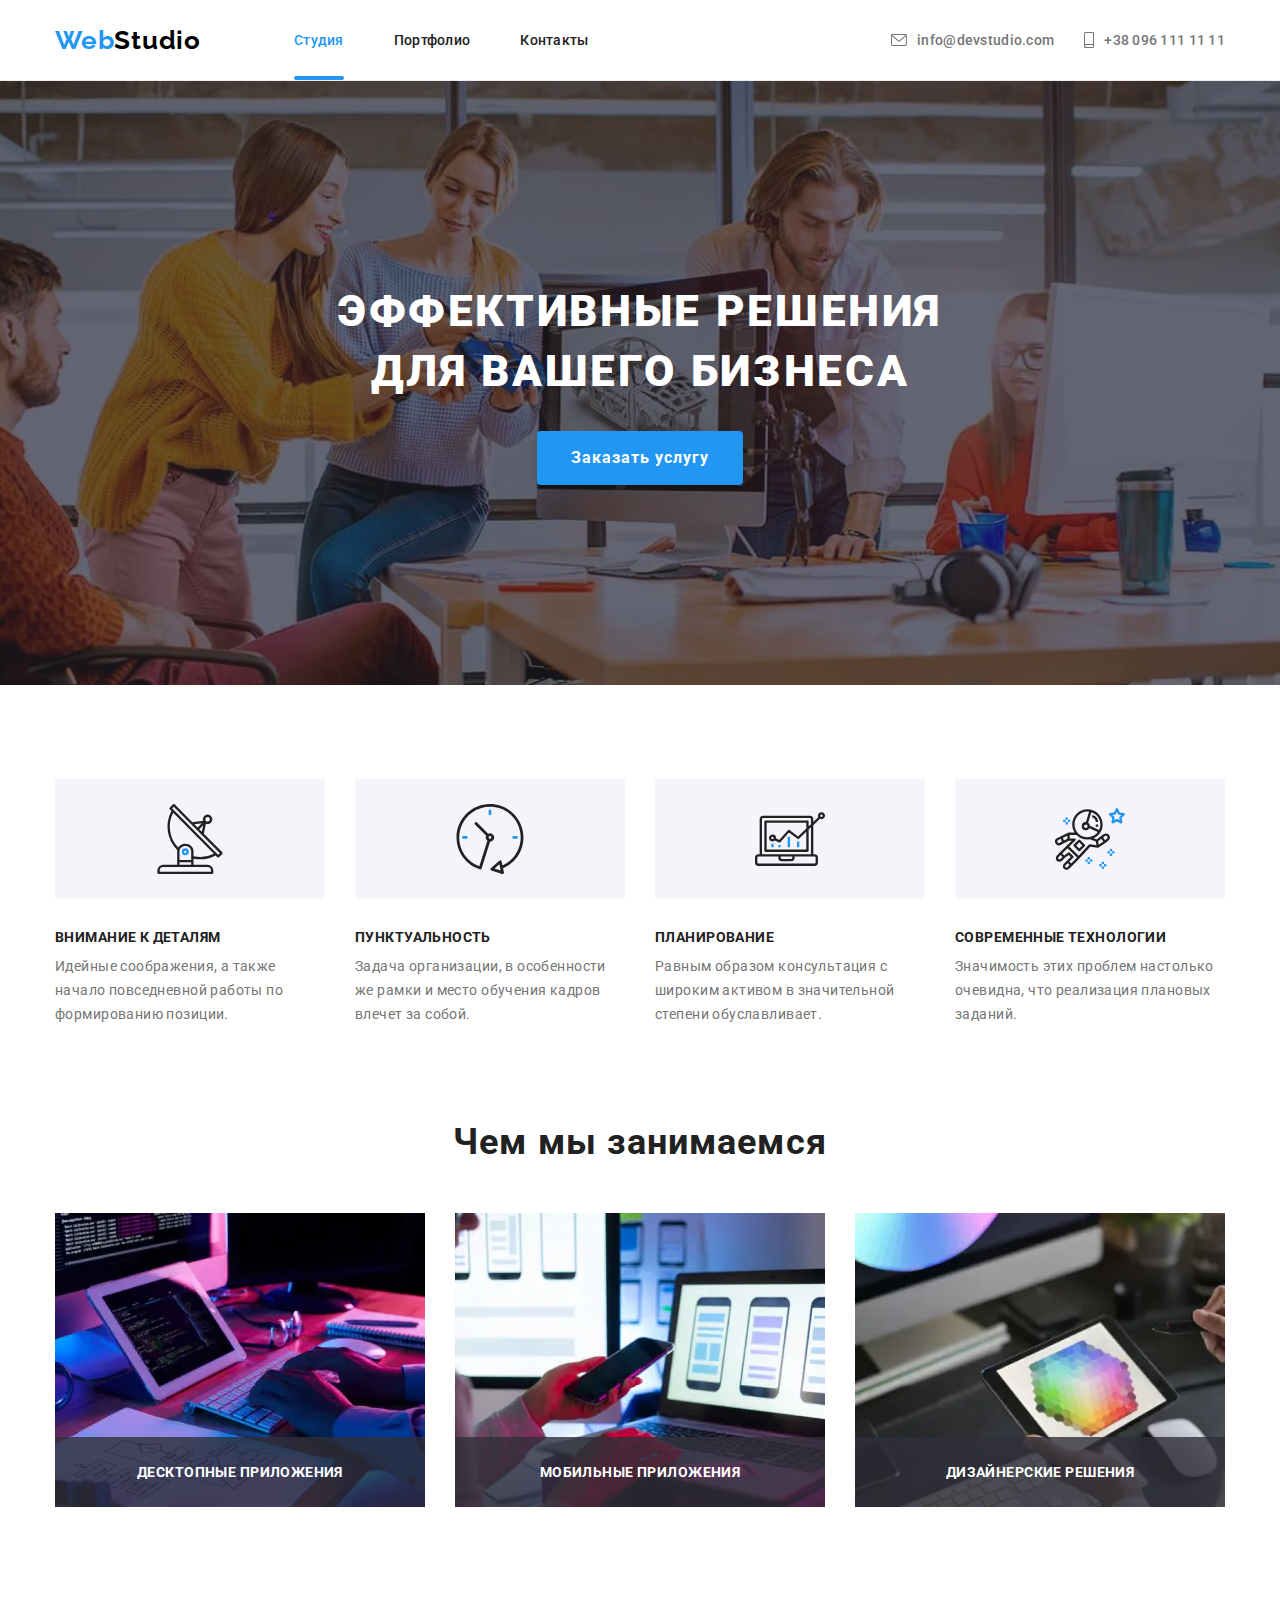
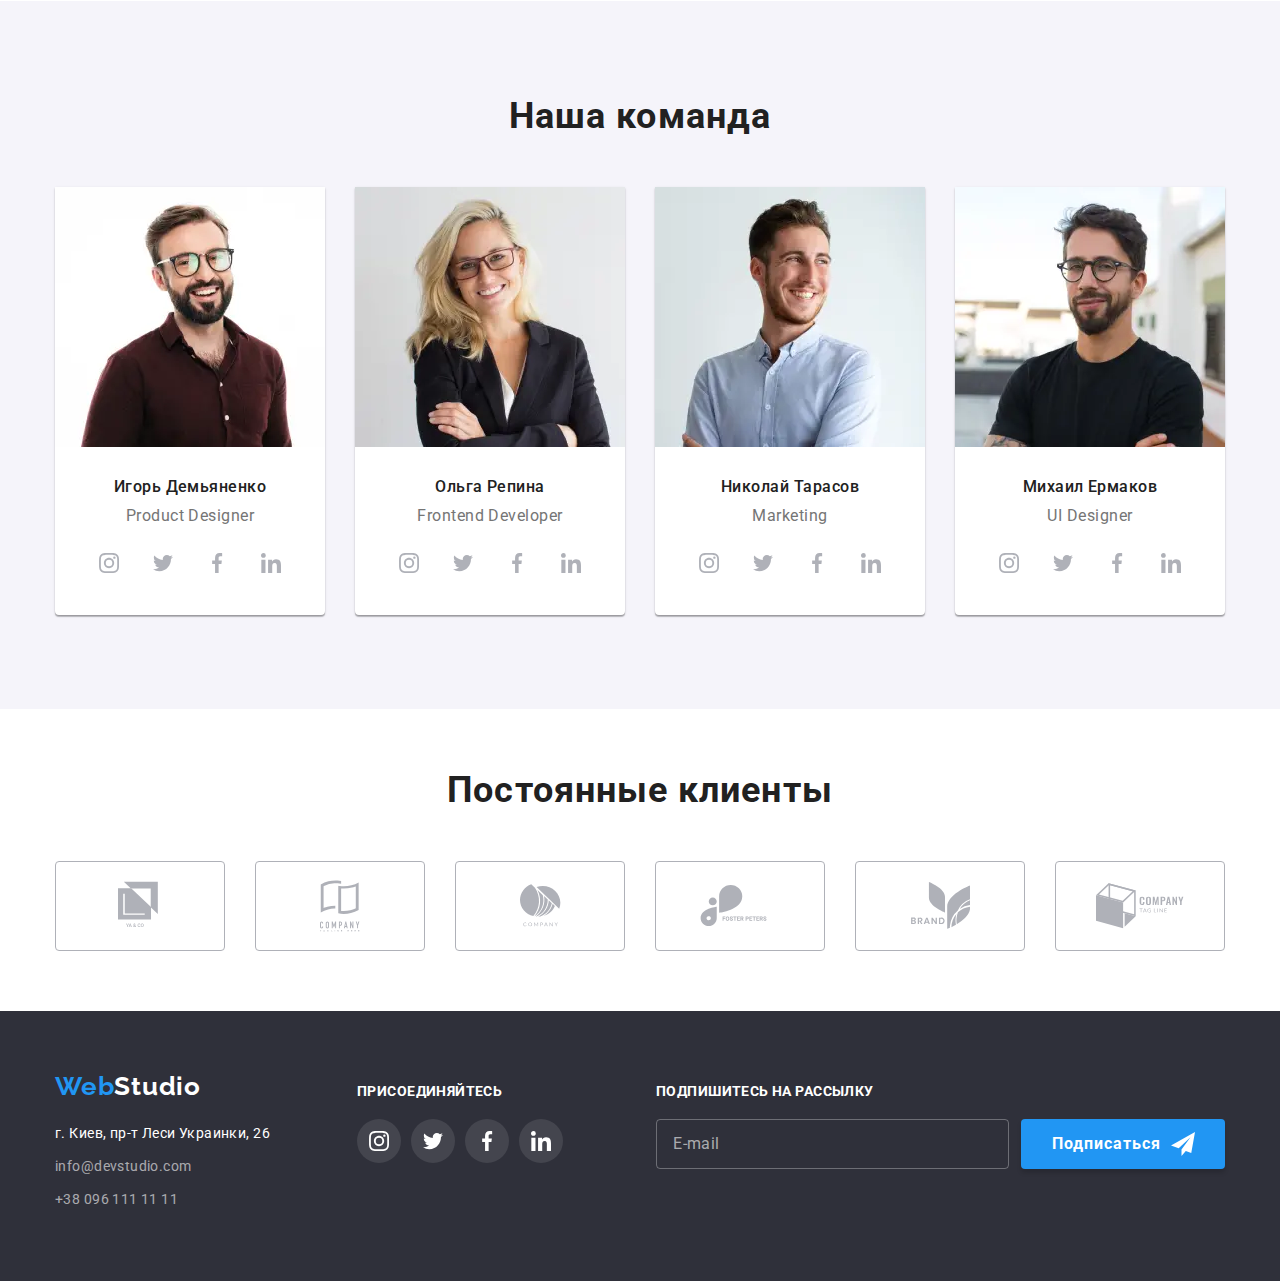
==== commit af89680b: "add active menu link" ====
--- a/index.html
+++ b/index.html
@@ -67,7 +67,7 @@
 
           <ul class="navigation-list list">
             <li class="navigation-list-item">
-              <a class="navigation-link link" href="./index.html">Студия</a>
+              <a class="navigation-link active-menu link" href="./index.html">Студия</a>
               <div class="line"></div>
             </li>
             <li class="navigation-list-item">
@@ -223,7 +223,7 @@
       </section>
 
       <!--OUR TEAM-->
-      <section class="team">
+    <section class="team">
         <div class="container">
           <h2 class="title">Наша команда</h2>
           <ul class="team-list list">
--- a/css/main.min.css
+++ b/css/main.min.css
@@ -1,2 +1,2 @@
-.visually-hidden{position:absolute !important;clip:rect(1px 1px 1px 1px);clip:rect(1px, 1px, 1px, 1px);padding:0 !important;border:0 !important;height:1px !important;width:1px !important;overflow:hidden}*,*::before,*::after{margin:0;padding:0}.list{list-style-type:none}.link{text-decoration:none}address{font-style:normal}img{display:block}body{font-family:"Roboto",sans-serif;font-style:normal}@media screen and (max-width: 767px){.main{padding-top:60px}}.link{transition-property:background-color, color, fill, box-shadow;transition-duration:250ms;transition-timing-function:cubic-bezier(0.4, 0, 0.2, 1)}svg{transition-property:background-color, color, fill;transition-duration:250ms;transition-timing-function:cubic-bezier(0.4, 0, 0.2, 1)}.btn{transition-property:all;transition-duration:250ms;transition-timing-function:cubic-bezier(0.4, 0, 0.2, 1)}link:hover{cursor:pointer}.btn:hover{cursor:pointer}.container{padding:0 15px}@media screen and (min-width: 480px){.container{width:480px;margin-left:auto;margin-right:auto}}@media screen and (min-width: 768px){.container{width:768px}}@media screen and (min-width: 1200px){.container{width:1200px}}.flexx-conteiner{display:flex;align-items:center;justify-content:space-between}.main-title{font-weight:900;font-size:26px;line-height:1.62;letter-spacing:0.06em;text-transform:uppercase;color:#ffffff;margin-bottom:30px}@media screen and (min-width: 1200px){.main-title{font-size:44px;line-height:1.364}}.title{font-weight:700;font-size:28px;line-height:1.179;text-align:center;letter-spacing:0.03em;color:#212121}@media screen and (min-width: 1200px){.title{font-size:36px;line-height:1.167}}.subtitle{font-weight:700;font-size:14px;line-height:1.143;letter-spacing:0.03em;text-transform:uppercase}.subtitle_dark-theme{color:#ffffff}.subtitle_light-theme{color:#212121}@media screen and (max-width: 1200px){.subtitle{text-align:center}}.header{border-bottom:1px solid #ececec;background-color:#fff;width:100%;position:relative;z-index:10}@media screen and (max-width: 767px){.header{position:fixed;top:0}}.logo{font-family:"Raleway",sans-serif;font-weight:700;font-size:24px;line-height:1.167;letter-spacing:0.03em;text-transform:capitalize}.logo-web{color:#2196f3}@media screen and (min-width: 1200px){.logo{font-size:26px;line-height:1.192}}.header-logo{display:inline-block}@media screen and (max-width: 767px){.header-logo{padding:16px 0}}.header-logo-studio{color:#000000}@media screen and (min-width: 768px){.header-logo{margin-right:88px}}@media screen and (min-width: 1200px){.header-logo{margin-right:93px}}.footer-logo-studio{color:#ffffff}@media screen and (min-width: 1200px){.footer-logo{margin-right:86px}}.navigation{display:flex;align-items:center}@media screen and (max-width: 767px){.navigation{width:100%;justify-content:space-between}}@media screen and (max-width: 767px){.navigation-list{display:none}}@media screen and (min-width: 768px){.navigation-list{display:flex}}.navigation-list-item{position:relative}@media screen and (max-width: 767px){.navigation-list-item{margin-bottom:40px}}@media screen and (min-width: 768px){.navigation-list-item{margin-right:50px}}.line{height:4px;width:100%;background-color:#2196f3;border-radius:2px;bottom:0;position:absolute;z-index:2}.navigation-list-item:last-child{margin-bottom:0;margin-right:0}.navigation-link{font-weight:500;font-size:18px;line-height:1.167;letter-spacing:0.02em;color:#212121;display:inline-block}@media screen and (min-width: 768px){.navigation-link{font-size:14px;line-height:1.143;padding-top:32px;padding-bottom:32px}}.navigation-link:active,.navigation-link:hover,.navigation-link:focus{color:#2196f3}@media screen and (max-width: 767px){.address{display:none}}@media screen and (min-width: 1200px){.contacts-flexx{display:flex;align-items:center}}@media screen and (max-width: 767px){.header-contact{margin-bottom:16px}}@media screen and (min-width: 768px) and (max-width: 1199px){.header-contact{margin-bottom:10px}}@media screen and (min-width: 1200px){.header-contact{margin-right:30px;display:flex;align-items:center}}.header-contact:last-child{margin-bottom:0;margin-right:0}.contact-link{font-weight:500;font-size:18px;line-height:1.167;letter-spacing:0.02em;color:#757575}@media screen and (min-width: 768px){.contact-link{display:flex;align-items:center;font-size:12px;line-height:1.167}}@media screen and (min-width: 1200px){.contact-link{display:flex;align-items:center;font-size:14px;line-height:1.143}}.contact-link svg{margin-right:10px;fill:currentColor;fill:#757575}@media screen and (min-width: 768px) and (max-width: 1199px){.contact-link svg{margin-right:8px}}@media screen and (min-width: 768px){.envelope{width:14px;height:10px}.smartphone{width:10px;height:14px}}@media screen and (min-width: 1200px){.envelope{width:16px;height:12px}.smartphone{width:10px;height:16px}}.contact-link:hover svg,.contact-link:focus svg{fill:#2196f3}.contact-link:hover,.contact-link:focus{color:#2196f3}.hero{background-color:#c4c4c4;background-position:center;background-repeat:no-repeat;background-size:cover}@media screen and (min-device-pixel-ratio: 2) and (max-width: 767px), screen and (min-resolution: 192dpi) and (max-width: 767px), screen and (min-resolution: 2dppx) and (max-width: 767px){.hero{background-image:linear-gradient(rgba(47,48,58,0.4), rgba(47,48,58,0.4)),url(../img/studio/mobile/hero-bg-mobile@2x.jpg)}}@media screen and (max-width: 767px){.hero{background-image:linear-gradient(rgba(47,48,58,0.4), rgba(47,48,58,0.4)),url(../img/studio/mobile/hero-bg-mobile.jpg)}}@media screen and (min-device-pixel-ratio: 2) and (min-width: 768px), screen and (min-resolution: 192dpi) and (min-width: 768px), screen and (min-resolution: 2dppx) and (min-width: 768px){.hero{background-image:linear-gradient(rgba(47,48,58,0.4), rgba(47,48,58,0.4)),url(../img/studio/tablet/hero-bg-tablet@2x.jpg)}}@media screen and (min-width: 768px){.hero{background-image:linear-gradient(rgba(47,48,58,0.4), rgba(47,48,58,0.4)),url(../img/studio/tablet/hero-bg-tablet.jpg)}}@media screen and (min-device-pixel-ratio: 2) and (min-width: 1200px), screen and (min-resolution: 192dpi) and (min-width: 1200px), screen and (min-resolution: 2dppx) and (min-width: 1200px){.hero{background-image:linear-gradient(rgba(47,48,58,0.4), rgba(47,48,58,0.4)),url(../img/studio/desktop/hero-bg-desktop@2x.jpg.jpg)}}@media screen and (min-width: 1200px){.hero{background-image:linear-gradient(rgba(47,48,58,0.4), rgba(47,48,58,0.4)),url(../img/studio/desktop/hero-bg-desktop.jpg)}}.hero .main-title-box{text-align:center;padding-top:118px;padding-bottom:118px;max-width:360px;margin-left:auto;margin-right:auto}@media screen and (min-width: 1200px){.hero .main-title-box{padding-top:200px;padding-bottom:200px;max-width:696px}}.order-btn{font-weight:700;font-size:16px;line-height:1.875;text-align:center;letter-spacing:0.06em;color:#ffffff;background:#2196f3;box-shadow:0px 4px 4px rgba(0,0,0,0.15);border-radius:4px;border-color:transparent;padding:10px 32px 10px 32px}.order-btn:hover,.order-btn:focus{background:#188ce8}.submit-btn{font-weight:700;font-size:16px;line-height:1.87;letter-spacing:0.06em;color:#ffffff;padding:0 55px 0 56px;height:50px;background-color:#2196f3;box-shadow:0px 4px 4px rgba(0,0,0,0.15);border-radius:4px;border-color:transparent}.submit-btn:hover,.submit-btn:focus{background-color:#188ce8}.menu-button{height:40px;width:40px;background-color:transparent;border:none;display:flex;align-items:center;justify-content:center}.menu-button .icon-cross{display:none}.menu-button.is-open .icon-cross{display:block}.menu-button.is-open .icon-menu{display:none}.menu-button:hover .icon-menu,.menu-button:focus .icon-menu{fill:#2196f3}.menu-button:hover .icon-cross,.menu-button:focus .icon-cross{fill:#2196f3}@media screen and (min-width: 768px){.menu-button{display:none}}.advantages{padding:60px 0}@media screen and (min-width: 768px){.advantages-list{display:flex;flex-wrap:wrap}}@media screen and (min-width: 1200px){.advantages-list{flex-wrap:nowrap}}@media screen and (min-width: 1200px){.advantages{padding:94px 0}}.advantages-list-item::before{content:"";display:block;width:100%;height:120px;background-color:#f5f4fa;margin-bottom:30px;background-repeat:no-repeat;background-position:center}.advantages-list-item:nth-child(1)::before{background-image:url(../img/studio/decor/antenna.svg)}.advantages-list-item:nth-child(2)::before{background-image:url(../img/studio/decor/clock.svg)}.advantages-list-item:nth-child(3)::before{background-image:url(../img/studio/decor/diagram.svg)}.advantages-list-item:nth-child(4)::before{background-image:url(../img/studio/decor/astronaut.svg)}.advantages-list-item .subtitle{margin-bottom:10px}@media screen and (max-width: 1199px){.advantages-list-item .subtitle{text-align:center}}.advantages-list-item-description{font-weight:400;font-size:14px;line-height:1.714;letter-spacing:0.03em;color:#757575}@media screen and (min-width: 768px) and (max-width: 1199px){.advantages-list-item:nth-child(odd){margin-right:30px}}@media screen and (min-width: 768px){.advantages-list-item{width:354px}}@media screen and (max-width: 1199px){.advantages-list-item{margin-bottom:30px}}@media screen and (min-width: 1200px){.advantages-list-item{margin-right:30px;width:calc((100%-30px * 3) / 4)}.advantages-list-item:last-child{margin-right:0}}@media screen and (max-width: 1199px){.work{display:none}}@media screen and (min-width: 1200px){.work{padding-bottom:94px}.work-list{display:flex;justify-content:space-between;margin-top:50px}.work-list-item{position:relative}.label{display:flex;align-items:center;justify-content:center;height:70px;width:100%;background-color:rgba(47,48,58,0.8);position:absolute;z-index:1;bottom:0}}.team{padding:60px 0;background:#f5f4fa}.team-list-item{background:#ffffff;box-shadow:0px 1px 3px rgba(0,0,0,0.12),0px 1px 1px rgba(0,0,0,0.14),0px 2px 1px rgba(0,0,0,0.2);border-radius:0px 0px 4px 4px}@media screen and (max-width: 1199px){.team-list-item{margin-top:30px}}@media screen and (max-width: 768px){.team-list-item:last-child{margin-top:60px}}@media screen and (min-width: 768px) and (max-width: 1199px){.team-list-item:last-child{margin-top:30px}}.team-content{padding:30px 0 24px 0}@media screen and (min-width: 1200px){.team-content{padding:30px 0}}.team-name,.team-position{font-size:16px;line-height:1.1875;text-align:center;letter-spacing:0.03em}.team-name{font-weight:500;color:#212121}.team-position{font-weight:400;color:#757575;padding-top:10px}@media screen and (min-width: 768px){.team-list{display:flex;justify-content:space-between}}@media screen and (min-width: 768px) and (max-width: 1199px){.team-list{flex-wrap:wrap}}@media screen and (min-width: 1200px){.team-list{margin-top:50px}}@media screen and (min-width: 1200px){.team{padding:94px 0}}.social-list{display:flex;justify-content:center;margin-top:16px}.social-item:not(:last-child){margin-right:10px}.social-link{width:44px;height:44px;border-radius:50%;display:flex;justify-content:center;align-items:center}.social-link svg{width:20px;height:20px;fill:#afb1b8}.social-link:hover,.social-link:focus{background-color:#2196f3}.social-link:hover svg,.social-link:focus svg{fill:#ffffff}.clients{padding-top:60px;padding-bottom:60px}.clients-list{display:flex;flex-wrap:wrap;justify-content:center}@media screen and (min-width: 450px){.clients-list{justify-content:space-between}}@media screen and (min-width: 1200px){.clients-list{flex-wrap:nowrap;margin-top:50px}}.clients-list-item{margin-top:30px}@media screen and (min-width: 480px) and (max-width: 767px){.clients-list-item{margin-right:30px}.clients-list-item:nth-child(even){margin-right:0}}@media screen and (min-width: 768px) and (max-width: 1199px){.clients-list-item:nth-child(3n){margin-right:0}}@media screen and (min-width: 1200px){.clients-list-item{margin-top:0}}.clients-link{display:flex;justify-content:center;align-items:center;border:1px solid #afb1b8;box-sizing:border-box;border-radius:4px;height:90px;width:210px}.clients-link svg{fill:#afb1b8}.clients-link:hover,.clients-link:focus{border-color:#2196f3}.clients-link:hover svg,.clients-link:focus svg{fill:#2196f3}@media screen and (min-width: 768px){.clients-link{width:226px}}@media screen and (min-width: 1200px){.clients-link{width:170px}}.footer{background-color:#2f303a;padding-top:60px;padding-bottom:60px}@media screen and (max-width: 1199px){.footer{text-align:center}}.footer-address{margin-top:20px}.footer-contact{margin-bottom:8px}@media screen and (min-width: 1200px){.footer-contact{margin-bottom:9px}}.footer-contact:last-child{margin-top:0}.footer .location{font-weight:400;font-size:14px;line-height:1.714;letter-spacing:0.03em;color:#ffffff}.footer .mail{font-weight:400;font-size:14px;line-height:1.714;letter-spacing:0.03em;color:rgba(255,255,255,0.6)}.footer .phone{font-weight:400;font-size:14px;line-height:1.714;letter-spacing:0.03em;color:rgba(255,255,255,0.6)}@media screen and (max-width: 767px){.footer-social-links{margin-top:60px}}@media screen and (min-width: 768px) and (max-width: 1199px){.footer-social-links{padding-top:5px}}@media screen and (min-width: 1200px){.footer-social-links{padding-top:12px;margin-left:70px}}.footer-subtitle{margin-bottom:20px}@media screen and (min-width: 1200px){.footer-subtitle{text-align-last:left}}.footer .social-list{margin-top:0}.footer .social-link{background-color:rgba(255,255,255,0.1)}.footer .social-link:hover,.footer .social-link:focus{background-color:#2196f3}.footer .social-link svg{fill:#ffffff}.footer-form-wrap{width:100%}@media screen and (max-width: 1199px){.footer-form-wrap{max-width:450px;margin:60px auto 0 auto}}@media screen and (min-width: 1200px){.footer-form-wrap{margin-left:93px;padding-top:12px;width:100%}}@media screen and (max-width: 1199px){.footer-form{text-align:center}}@media screen and (min-width: 1200px){.footer-form{display:flex;align-items:center}}.footer-input{width:100%;height:50px;border:1px solid rgba(255,255,255,0.3);border-radius:4px;padding-left:16px;padding-top:15px;padding-bottom:15px;background-color:transparent;color:#ffffff;font-size:16px;line-height:1.25;letter-spacing:0.03em}.footer-input::placeholder{color:rgba(255,255,255,0.6)}.footer .submit-btn{display:flex;align-items:center;padding:10px 28px 10px 29px;margin-left:12px}@media screen and (max-width: 1199px){.footer .submit-btn{margin:20px auto 0 auto}}.footer .submit-btn svg{width:24px;height:24px;fill:#ffffff;margin-left:10px}@media screen and (min-width: 768px){.footer .tablet-container{display:flex;justify-content:space-around}}@media screen and (min-width: 1200px){.footer .container{display:flex}}.backdrop{position:fixed;z-index:20;top:0;left:0;width:100%;height:100%;background-color:rgba(0,0,0,0.2);opacity:1;scale:1;visibility:visible;transition:opacity 250ms cubic-bezier(0.4, 0, 0.2, 1),visibility 250ms cubic-bezier(0.4, 0, 0.2, 1),scale 250ms cubic-bezier(0.4, 0, 0.2, 1)}.is-hidden{position:fixed;top:0;left:0;width:100%;height:100%;background-color:rgba(0,0,0,0.2);opacity:0;scale:0;visibility:hidden;pointer-events:none;transition-delay:250ms;transition-timing-function:cubic-bezier(0.4, 0, 0.2, 1)}.modal-window{position:absolute;z-index:25;top:50%;left:50%;width:450px;padding:40px;text-align:center;background:#ffffff;box-shadow:0px 1px 3px rgba(0,0,0,0.12),0px 1px 1px rgba(0,0,0,0.14),0px 2px 1px rgba(0,0,0,0.2);border-radius:4px;transform:translate(-50%, -50%) scale(1);overflow:hidden;transition-delay:250ms;transition-timing-function:cubic-bezier(0.4, 0, 0.2, 1)}@media screen and (min-width: 1200px){.modal-window{width:528px;height:581px}}.modal-window .close-btn{position:absolute;z-index:30;left:412px;top:8px;width:30px;height:30px;background:#ffffff;border:1px solid rgba(0,0,0,0.1);border-radius:50%;display:flex;justify-content:center;align-items:center}.modal-window .close-btn:hover svg,.modal-window .close-btn:focus svg{fill:#2196f3}@media screen and (min-width: 1200px){.modal-window .close-btn{left:490px}}.modal-window .modal-title{font-weight:700;font-size:20px;line-height:1.15;letter-spacing:0.03em;margin-bottom:12px;color:#212121}.modal-form{text-align:left;margin-bottom:20px}.form-item{display:flex;flex-direction:column;margin-bottom:10px}.form-item:last-child{margin-bottom:0}.label-text{font-size:12px;line-height:1.167;letter-spacing:0.01em;text-transform:capitalize;color:#757575;margin-bottom:4px}.input-wrapper{position:relative;display:flex;align-items:center}.input-wrapper svg{position:absolute;height:18px;width:18px;left:12px;transition-delay:250ms;transition-timing-function:cubic-bezier(0.4, 0, 0.2, 1)}.input{height:40px;width:100%;padding-left:42px;border:1px solid rgba(33,33,33,0.2);border-radius:4px;outline:none;transition-delay:250ms;transition-timing-function:cubic-bezier(0.4, 0, 0.2, 1);font-size:14px;line-height:1.143;letter-spacing:0.01em}.input:focus+svg,.input:active+svg{fill:#2196f3}.input:focus,.input:active{border-color:#2196f3}.textarea{resize:none;height:120px;padding-left:16px;padding-top:12px;padding-bottom:12px;border:1px solid rgba(33,33,33,0.2);border-radius:4px;outline:none;transition-delay:250ms;transition-timing-function:cubic-bezier(0.4, 0, 0.2, 1);font-size:14px;line-height:1.143;letter-spacing:0.01em}.textarea:placeholder-shown{border-color:rgba(117,117,117,0.5)}.textarea:not(:placeholder-shown){border-color:#2196f3}.textarea::placeholder{font-weight:400;font-size:12px;line-height:1.167;letter-spacing:0.01em;color:rgba(117,117,117,0.5)}.textarea:focus,.textarea:active{border-color:#2196f3}.checkbox-wrap{display:flex;justify-content:center;margin-bottom:30px}.checkbox-wrap .checkbox-modified{position:absolute;margin-left:-16px;transform:translateX(-50%);width:16px;height:15px;border:2px solid;border-color:#212121;border-radius:2px;background-color:#fff}.checkbox-wrap .policy{font-weight:400;font-size:12px;line-height:1.67;letter-spacing:0.03em;color:#757575;padding-left:16px;position:relative;display:flex;align-items:center}@media screen and (min-width: 1200px){.checkbox-wrap .policy{font-size:14px;line-height:1.71}}.checkbox-wrap .checkbox:checked+.checkbox-modified{border:2px solid;border-color:#2196f3;background-color:#2196f3;background-image:url(../svg/checkbox-v.svg)}.checkbox-wrap .checkbox:focus+.checkbox-modified{box-shadow:0 0 0 2px #2196f3}.checkbox-wrap pre{font-family:inherit}.checkbox-wrap .policy-link{color:#2196f3;text-decoration:underline}@media screen and (max-width: 767px){.mobile-menu{padding:60px 0;position:absolute;background-color:#ffffff;box-shadow:0px 4px 8px rgba(0,0,0,0.04),0px 2px 4px rgba(0,0,0,0.08),0px 1px 3px rgba(0,0,0,0.16);width:100%;height:395px;top:100%;right:0%;display:none;z-index:999}}@media screen and (max-width: 480px){.mobile-menu{max-width:100%}}@media screen and (min-width: 768px){.mobile-menu{display:none}}.mobile-menu.is-open{display:block}.mobile-navigation-list{text-align:center}.mobile-address{margin-top:60px}.mobile-contact-list{text-align:center}.menu-underline{position:relative;padding-bottom:12px;color:#2196f3}.menu-underline::after{content:"";display:block;width:100%;height:4px;background:#2196f3;border-radius:2px;position:absolute;bottom:0}
+.visually-hidden{position:absolute !important;clip:rect(1px 1px 1px 1px);clip:rect(1px, 1px, 1px, 1px);padding:0 !important;border:0 !important;height:1px !important;width:1px !important;overflow:hidden}*,*::before,*::after{margin:0;padding:0}.list{list-style-type:none}.link{text-decoration:none}address{font-style:normal}img{display:block}body{font-family:"Roboto",sans-serif;font-style:normal}@media screen and (max-width: 767px){.main{padding-top:60px}}.link{transition-property:background-color, color, fill, box-shadow;transition-duration:250ms;transition-timing-function:cubic-bezier(0.4, 0, 0.2, 1)}svg{transition-property:background-color, color, fill;transition-duration:250ms;transition-timing-function:cubic-bezier(0.4, 0, 0.2, 1)}.btn{transition-property:all;transition-duration:250ms;transition-timing-function:cubic-bezier(0.4, 0, 0.2, 1)}link:hover{cursor:pointer}.btn:hover{cursor:pointer}.container{padding:0 15px}@media screen and (min-width: 480px){.container{width:480px;margin-left:auto;margin-right:auto}}@media screen and (min-width: 768px){.container{width:768px}}@media screen and (min-width: 1200px){.container{width:1200px}}.flexx-conteiner{display:flex;align-items:center;justify-content:space-between}.main-title{font-weight:900;font-size:26px;line-height:1.62;letter-spacing:0.06em;text-transform:uppercase;color:#ffffff;margin-bottom:30px}@media screen and (min-width: 1200px){.main-title{font-size:44px;line-height:1.364}}.title{font-weight:700;font-size:28px;line-height:1.179;text-align:center;letter-spacing:0.03em;color:#212121}@media screen and (min-width: 1200px){.title{font-size:36px;line-height:1.167}}.subtitle{font-weight:700;font-size:14px;line-height:1.143;letter-spacing:0.03em;text-transform:uppercase}.subtitle_dark-theme{color:#ffffff}.subtitle_light-theme{color:#212121}.header{border-bottom:1px solid #ececec;background-color:#fff;width:100%;position:relative;z-index:10}@media screen and (max-width: 767px){.header{position:fixed;top:0}}.logo{font-family:"Raleway",sans-serif;font-weight:700;font-size:24px;line-height:1.167;letter-spacing:0.03em;text-transform:capitalize}.logo-web{color:#2196f3}@media screen and (min-width: 1200px){.logo{font-size:26px;line-height:1.192}}.header-logo{display:inline-block}@media screen and (max-width: 767px){.header-logo{padding:16px 0}}.header-logo-studio{color:#000000}@media screen and (min-width: 768px){.header-logo{margin-right:88px}}@media screen and (min-width: 1200px){.header-logo{margin-right:93px}}.footer-logo-studio{color:#ffffff}@media screen and (min-width: 1200px){.footer-logo{margin-right:86px}}.navigation{display:flex;align-items:center}@media screen and (max-width: 767px){.navigation{width:100%;justify-content:space-between}}@media screen and (max-width: 767px){.navigation-list{display:none}}@media screen and (min-width: 768px){.navigation-list{display:flex}}.navigation-list-item{position:relative}@media screen and (max-width: 767px){.navigation-list-item{margin-bottom:40px}}@media screen and (min-width: 768px){.navigation-list-item{margin-right:50px}}.line{height:4px;width:100%;background-color:#2196f3;border-radius:2px;bottom:0;position:absolute;z-index:2}.navigation-list-item:last-child{margin-bottom:0;margin-right:0}.navigation-link{font-weight:500;font-size:18px;line-height:1.167;letter-spacing:0.02em;color:#212121;display:inline-block}@media screen and (min-width: 768px){.navigation-link{font-size:14px;line-height:1.143;padding-top:32px;padding-bottom:32px}}.active-menu{color:#2196f3}.navigation-link:active,.navigation-link:hover,.navigation-link:focus{color:#2196f3}@media screen and (max-width: 767px){.header .address{display:none}}@media screen and (min-width: 1200px){.contacts-flexx{display:flex;align-items:center}}@media screen and (max-width: 767px){.header-contact{margin-bottom:16px}}@media screen and (min-width: 768px) and (max-width: 1199px){.header-contact{margin-bottom:10px}}@media screen and (min-width: 1200px){.header-contact{margin-right:30px;display:flex;align-items:center}}.header-contact:last-child{margin-bottom:0;margin-right:0}.contact-link{font-weight:500;font-size:18px;line-height:1.167;letter-spacing:0.02em;color:#757575}@media screen and (min-width: 768px){.contact-link{display:flex;align-items:center;font-size:12px;line-height:1.167}}@media screen and (min-width: 1200px){.contact-link{display:flex;align-items:center;font-size:14px;line-height:1.143}}.contact-link svg{margin-right:10px;fill:currentColor;fill:#757575}@media screen and (min-width: 768px) and (max-width: 1199px){.contact-link svg{margin-right:8px}}@media screen and (min-width: 768px){.envelope{width:14px;height:10px}.smartphone{width:10px;height:14px}}@media screen and (min-width: 1200px){.envelope{width:16px;height:12px}.smartphone{width:10px;height:16px}}.contact-link:hover svg,.contact-link:focus svg{fill:#2196f3}.contact-link:hover,.contact-link:focus{color:#2196f3}.hero{background-color:#c4c4c4;background-position:center;background-repeat:no-repeat;background-size:cover}@media screen and (min-device-pixel-ratio: 2) and (max-width: 767px), screen and (min-resolution: 192dpi) and (max-width: 767px), screen and (min-resolution: 2dppx) and (max-width: 767px){.hero{background-image:linear-gradient(rgba(47,48,58,0.4), rgba(47,48,58,0.4)),url(../img/studio/mobile/hero-bg-mobile@2x.jpg)}}@media screen and (max-width: 767px){.hero{background-image:linear-gradient(rgba(47,48,58,0.4), rgba(47,48,58,0.4)),url(../img/studio/mobile/hero-bg-mobile.jpg)}}@media screen and (min-device-pixel-ratio: 2) and (min-width: 768px), screen and (min-resolution: 192dpi) and (min-width: 768px), screen and (min-resolution: 2dppx) and (min-width: 768px){.hero{background-image:linear-gradient(rgba(47,48,58,0.4), rgba(47,48,58,0.4)),url(../img/studio/tablet/hero-bg-tablet@2x.jpg)}}@media screen and (min-width: 768px){.hero{background-image:linear-gradient(rgba(47,48,58,0.4), rgba(47,48,58,0.4)),url(../img/studio/tablet/hero-bg-tablet.jpg)}}@media screen and (min-device-pixel-ratio: 2) and (min-width: 1200px), screen and (min-resolution: 192dpi) and (min-width: 1200px), screen and (min-resolution: 2dppx) and (min-width: 1200px){.hero{background-image:linear-gradient(rgba(47,48,58,0.4), rgba(47,48,58,0.4)),url(../img/studio/desktop/hero-bg-desktop@2x.jpg.jpg)}}@media screen and (min-width: 1200px){.hero{background-image:linear-gradient(rgba(47,48,58,0.4), rgba(47,48,58,0.4)),url(../img/studio/desktop/hero-bg-desktop.jpg)}}.hero .main-title-box{text-align:center;padding-top:118px;padding-bottom:118px;max-width:360px;margin-left:auto;margin-right:auto}@media screen and (min-width: 1200px){.hero .main-title-box{padding-top:200px;padding-bottom:200px;max-width:696px}}.order-btn{font-weight:700;font-size:16px;line-height:1.875;text-align:center;letter-spacing:0.06em;color:#ffffff;background:#2196f3;box-shadow:0px 4px 4px rgba(0,0,0,0.15);border-radius:4px;border-color:transparent;padding:10px 32px 10px 32px}.order-btn:hover,.order-btn:focus{background:#188ce8}.submit-btn{font-weight:700;font-size:16px;line-height:1.87;letter-spacing:0.06em;color:#ffffff;padding:0 55px 0 56px;height:50px;background-color:#2196f3;box-shadow:0px 4px 4px rgba(0,0,0,0.15);border-radius:4px;border-color:transparent}.submit-btn:hover,.submit-btn:focus{background-color:#188ce8}.menu-button{height:40px;width:40px;background-color:transparent;border:none;display:flex;align-items:center;justify-content:center}.menu-button .icon-cross{display:none}.menu-button.is-open .icon-cross{display:block}.menu-button.is-open .icon-menu{display:none}.menu-button:hover .icon-menu,.menu-button:focus .icon-menu{fill:#2196f3}.menu-button:hover .icon-cross,.menu-button:focus .icon-cross{fill:#2196f3}@media screen and (min-width: 768px){.menu-button{display:none}}.advantages{padding:60px 0}@media screen and (min-width: 768px){.advantages-list{display:flex;flex-wrap:wrap}}@media screen and (min-width: 1200px){.advantages-list{flex-wrap:nowrap}}@media screen and (min-width: 1200px){.advantages{padding:94px 0}}.advantages-list-item::before{content:"";display:block;width:100%;height:120px;background-color:#f5f4fa;margin-bottom:30px;background-repeat:no-repeat;background-position:center}.advantages-list-item:nth-child(1)::before{background-image:url(../img/studio/decor/antenna.svg)}.advantages-list-item:nth-child(2)::before{background-image:url(../img/studio/decor/clock.svg)}.advantages-list-item:nth-child(3)::before{background-image:url(../img/studio/decor/diagram.svg)}.advantages-list-item:nth-child(4)::before{background-image:url(../img/studio/decor/astronaut.svg)}.advantages-list-item .subtitle{margin-bottom:10px}@media screen and (max-width: 767px){.advantages-list-item .subtitle{text-align:center}}.advantages-list-item-description{font-weight:400;font-size:14px;line-height:1.714;letter-spacing:0.03em;color:#757575}@media screen and (min-width: 768px) and (max-width: 1199px){.advantages-list-item:nth-child(odd){margin-right:30px}}@media screen and (min-width: 768px){.advantages-list-item{width:354px}}@media screen and (max-width: 1199px){.advantages-list-item{margin-bottom:30px}}@media screen and (min-width: 1200px){.advantages-list-item{margin-right:30px;width:calc((100%-30px * 3) / 4)}.advantages-list-item:last-child{margin-right:0}}@media screen and (max-width: 1199px){.work{display:none}}@media screen and (min-width: 1200px){.work{padding-bottom:94px}.work-list{display:flex;justify-content:space-between;margin-top:50px}.work-list-item{position:relative}.label{display:flex;align-items:center;justify-content:center;height:70px;width:100%;background-color:rgba(47,48,58,0.8);position:absolute;z-index:1;bottom:0}}.team{padding:60px 0;background:#f5f4fa}.team-list{margin-top:30px}.team-list-item{background:#ffffff;box-shadow:0px 1px 3px rgba(0,0,0,0.12),0px 1px 1px rgba(0,0,0,0.14),0px 2px 1px rgba(0,0,0,0.2);border-radius:0px 0px 4px 4px}@media screen and (max-width: 767px){.team-list-item{margin-top:30px}.team-list-item img{width:100%}}@media screen and (max-width: 767px){.team-list-item:first-child{margin-top:0}}@media screen and (min-width: 768px) and (max-width: 1199px){.team-list-item:nth-last-child(-n+2){margin-top:30px}}.team-content{padding:30px 0 24px 0}@media screen and (min-width: 1200px){.team-content{padding:30px 0}}.team-name,.team-position{font-size:16px;line-height:1.1875;text-align:center;letter-spacing:0.03em}.team-name{font-weight:500;color:#212121}.team-position{font-weight:400;color:#757575;padding-top:10px}@media screen and (min-width: 768px){.team-list{display:flex;justify-content:space-between}}@media screen and (min-width: 768px) and (max-width: 1199px){.team-list{flex-wrap:wrap}}@media screen and (min-width: 1200px){.team-list{margin-top:50px}}@media screen and (min-width: 1200px){.team{padding:94px 0}}.social-list{display:flex;justify-content:center;margin-top:16px}.social-item:not(:last-child){margin-right:10px}.social-link{width:44px;height:44px;border-radius:50%;display:flex;justify-content:center;align-items:center}.social-link svg{width:20px;height:20px;fill:#afb1b8}.social-link:hover,.social-link:focus{background-color:#2196f3}.social-link:hover svg,.social-link:focus svg{fill:#ffffff}.clients{padding-top:60px;padding-bottom:60px}.clients-list{display:flex;flex-wrap:wrap;justify-content:center}@media screen and (min-width: 450px){.clients-list{justify-content:space-between}}@media screen and (max-width: 1199px){.clients-list{margin-top:30px}}@media screen and (min-width: 1200px){.clients-list{flex-wrap:nowrap;margin-top:50px}}.clients-list-item{margin-top:30px}.clients-list-item:first-child{margin-top:0}@media screen and (min-width: 450px){.clients-list-item:nth-child(-n+2){margin-top:0}}@media screen and (min-width: 480px) and (max-width: 767px){.clients-list-item{margin-right:30px}.clients-list-item:nth-child(even){margin-right:0}}@media screen and (min-width: 768px) and (max-width: 1199px){.clients-list-item:nth-child(3n){margin-right:0}.clients-list-item:nth-child(-n+3){margin-top:0}}@media screen and (min-width: 1200px){.clients-list-item{margin-top:0}}.clients-link{display:flex;justify-content:center;align-items:center;border:1px solid #afb1b8;box-sizing:border-box;border-radius:4px;height:90px;width:210px}.clients-link svg{fill:#afb1b8}.clients-link:hover,.clients-link:focus{border-color:#2196f3}.clients-link:hover svg,.clients-link:focus svg{fill:#2196f3}@media screen and (min-width: 768px){.clients-link{width:226px}}@media screen and (min-width: 1200px){.clients-link{width:170px}}.footer{background-color:#2f303a;padding-top:60px;padding-bottom:60px}@media screen and (max-width: 1199px){.footer{text-align:center}}.footer-address{margin-top:20px}.footer-contact{margin-bottom:8px}@media screen and (min-width: 1200px){.footer-contact{margin-bottom:9px}}.footer-contact:last-child{margin-top:0}.footer .location{font-weight:400;font-size:14px;line-height:1.714;letter-spacing:0.03em;color:#ffffff}.footer .mail{font-weight:400;font-size:14px;line-height:1.714;letter-spacing:0.03em;color:rgba(255,255,255,0.6)}.footer .phone{font-weight:400;font-size:14px;line-height:1.714;letter-spacing:0.03em;color:rgba(255,255,255,0.6)}@media screen and (max-width: 767px){.footer-social-links{margin-top:60px}}@media screen and (min-width: 768px) and (max-width: 1199px){.footer-social-links{padding-top:5px}}@media screen and (min-width: 1200px){.footer-social-links{padding-top:12px;margin-left:70px}}.footer-subtitle{margin-bottom:20px}@media screen and (min-width: 1200px){.footer-subtitle{text-align-last:left}}.footer .social-list{margin-top:0}.footer .social-link{background-color:rgba(255,255,255,0.1)}.footer .social-link:hover,.footer .social-link:focus{background-color:#2196f3}.footer .social-link svg{fill:#ffffff}.footer-form-wrap{width:100%}@media screen and (max-width: 1199px){.footer-form-wrap{max-width:450px;margin:60px auto 0 auto}}@media screen and (min-width: 1200px){.footer-form-wrap{margin-left:93px;padding-top:12px;width:100%}}@media screen and (max-width: 1199px){.footer-form{text-align:center}}@media screen and (min-width: 1200px){.footer-form{display:flex;align-items:center}}.footer-input{width:100%;height:50px;border:1px solid rgba(255,255,255,0.3);border-radius:4px;padding-left:16px;padding-top:15px;padding-bottom:15px;background-color:transparent;color:#ffffff;font-size:16px;line-height:1.25;letter-spacing:0.03em}.footer-input::placeholder{color:rgba(255,255,255,0.6)}.footer .submit-btn{display:flex;align-items:center;padding:10px 28px 10px 29px;margin-left:12px}@media screen and (max-width: 1199px){.footer .submit-btn{margin:20px auto 0 auto}}.footer .submit-btn svg{width:24px;height:24px;fill:#ffffff;margin-left:10px}@media screen and (min-width: 768px){.footer .tablet-container{display:flex;justify-content:space-around}}@media screen and (min-width: 1200px){.footer .container{display:flex}}.backdrop{position:fixed;z-index:20;top:0;left:0;width:100%;height:100%;background-color:rgba(0,0,0,0.2);opacity:1;scale:1;visibility:visible;transition:opacity 250ms cubic-bezier(0.4, 0, 0.2, 1),visibility 250ms cubic-bezier(0.4, 0, 0.2, 1),scale 250ms cubic-bezier(0.4, 0, 0.2, 1)}.is-hidden{position:fixed;top:0;left:0;width:100%;height:100%;background-color:rgba(0,0,0,0.2);opacity:0;scale:0;visibility:hidden;pointer-events:none;transition-delay:250ms;transition-timing-function:cubic-bezier(0.4, 0, 0.2, 1)}.modal-window{position:absolute;z-index:25;top:50%;left:50%;width:450px;padding:40px;text-align:center;background:#ffffff;box-shadow:0px 1px 3px rgba(0,0,0,0.12),0px 1px 1px rgba(0,0,0,0.14),0px 2px 1px rgba(0,0,0,0.2);border-radius:4px;transform:translate(-50%, -50%) scale(1);overflow:hidden;transition-delay:250ms;transition-timing-function:cubic-bezier(0.4, 0, 0.2, 1)}@media screen and (min-width: 1200px){.modal-window{width:528px;height:581px}}.modal-window .close-btn{position:absolute;z-index:30;left:412px;top:8px;width:30px;height:30px;background:#ffffff;border:1px solid rgba(0,0,0,0.1);border-radius:50%;display:flex;justify-content:center;align-items:center}.modal-window .close-btn:hover svg,.modal-window .close-btn:focus svg{fill:#2196f3}@media screen and (min-width: 1200px){.modal-window .close-btn{left:490px}}.modal-window .modal-title{font-weight:700;font-size:20px;line-height:1.15;letter-spacing:0.03em;margin-bottom:12px;color:#212121}.modal-form{text-align:left;margin-bottom:20px}.form-item{display:flex;flex-direction:column;margin-bottom:10px}.form-item:last-child{margin-bottom:0}.label-text{font-size:12px;line-height:1.167;letter-spacing:0.01em;text-transform:capitalize;color:#757575;margin-bottom:4px}.input-wrapper{position:relative;display:flex;align-items:center}.input-wrapper svg{position:absolute;height:18px;width:18px;left:12px;transition-delay:250ms;transition-timing-function:cubic-bezier(0.4, 0, 0.2, 1)}.input{height:40px;width:100%;padding-left:42px;border:1px solid rgba(33,33,33,0.2);border-radius:4px;outline:none;transition-delay:250ms;transition-timing-function:cubic-bezier(0.4, 0, 0.2, 1);font-size:14px;line-height:1.143;letter-spacing:0.01em}.input:focus+svg,.input:active+svg{fill:#2196f3}.input:focus,.input:active{border-color:#2196f3}.textarea{resize:none;height:120px;padding-left:16px;padding-top:12px;padding-bottom:12px;border:1px solid rgba(33,33,33,0.2);border-radius:4px;outline:none;transition-delay:250ms;transition-timing-function:cubic-bezier(0.4, 0, 0.2, 1);font-size:14px;line-height:1.143;letter-spacing:0.01em}.textarea:placeholder-shown{border-color:rgba(117,117,117,0.5)}.textarea:not(:placeholder-shown){border-color:#2196f3}.textarea::placeholder{font-weight:400;font-size:12px;line-height:1.167;letter-spacing:0.01em;color:rgba(117,117,117,0.5)}.textarea:focus,.textarea:active{border-color:#2196f3}.checkbox-wrap{display:flex;justify-content:center;margin-bottom:30px}.checkbox-wrap .checkbox-modified{position:absolute;margin-left:-16px;transform:translateX(-50%);width:16px;height:15px;border:2px solid;border-color:#212121;border-radius:2px;background-color:#fff}.checkbox-wrap .policy{font-weight:400;font-size:12px;line-height:1.67;letter-spacing:0.03em;color:#757575;padding-left:16px;position:relative;display:flex;align-items:center}@media screen and (min-width: 1200px){.checkbox-wrap .policy{font-size:14px;line-height:1.71}}.checkbox-wrap .checkbox:checked+.checkbox-modified{border:2px solid;border-color:#2196f3;background-color:#2196f3;background-image:url(../svg/checkbox-v.svg)}.checkbox-wrap .checkbox:focus+.checkbox-modified{box-shadow:0 0 0 2px #2196f3}.checkbox-wrap pre{font-family:inherit}.checkbox-wrap .policy-link{color:#2196f3;text-decoration:underline}@media screen and (max-width: 767px){.mobile-menu{padding:60px 0;position:absolute;background-color:#ffffff;box-shadow:0px 4px 8px rgba(0,0,0,0.04),0px 2px 4px rgba(0,0,0,0.08),0px 1px 3px rgba(0,0,0,0.16);width:100%;height:395px;top:100%;right:0%;display:none;z-index:999}}@media screen and (max-width: 480px){.mobile-menu{max-width:100%}}@media screen and (min-width: 768px){.mobile-menu{display:none}}.mobile-menu.is-open{display:block}.mobile-navigation-list{text-align:center}.mobile-address{margin-top:60px}.mobile-contact-list{text-align:center}.menu-underline{position:relative;padding-bottom:12px;color:#2196f3}.menu-underline::after{content:"";display:block;width:100%;height:4px;background:#2196f3;border-radius:2px;position:absolute;bottom:0}
 /*# sourceMappingURL=main.min.css.map */